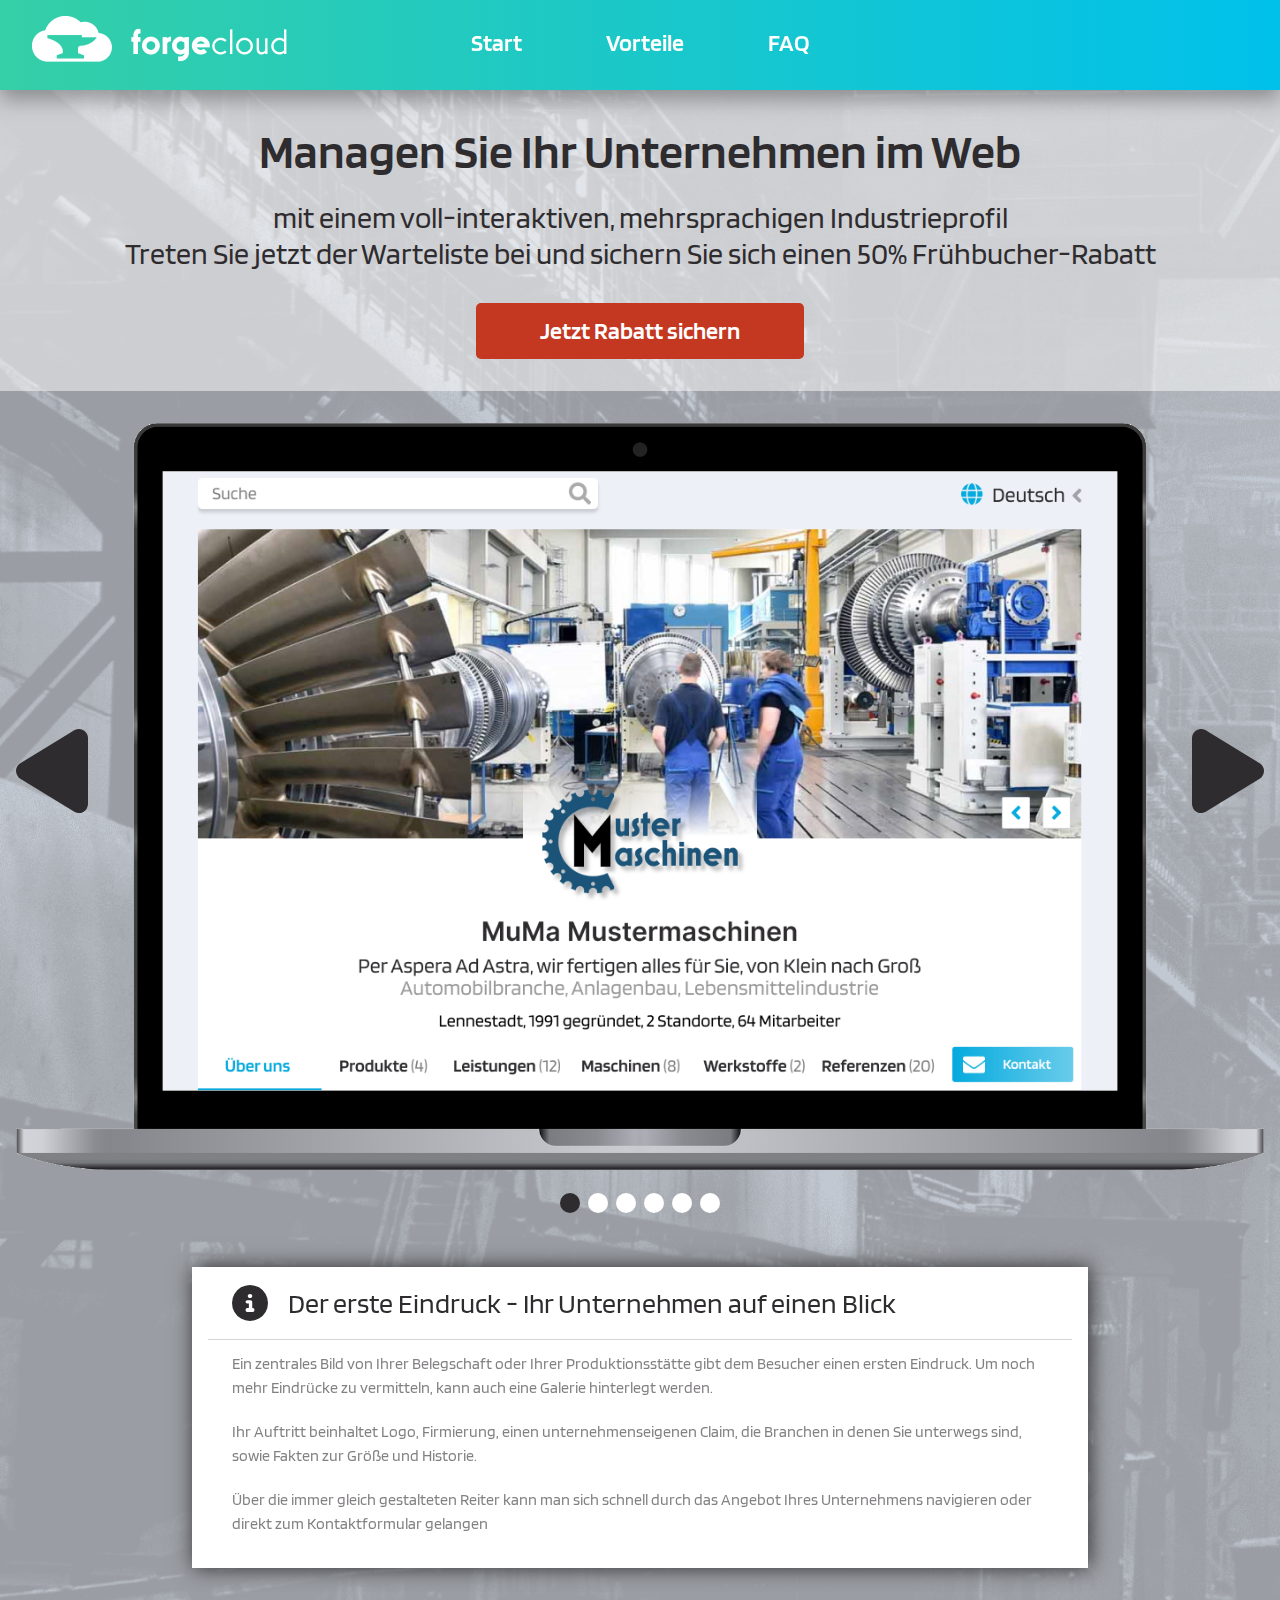
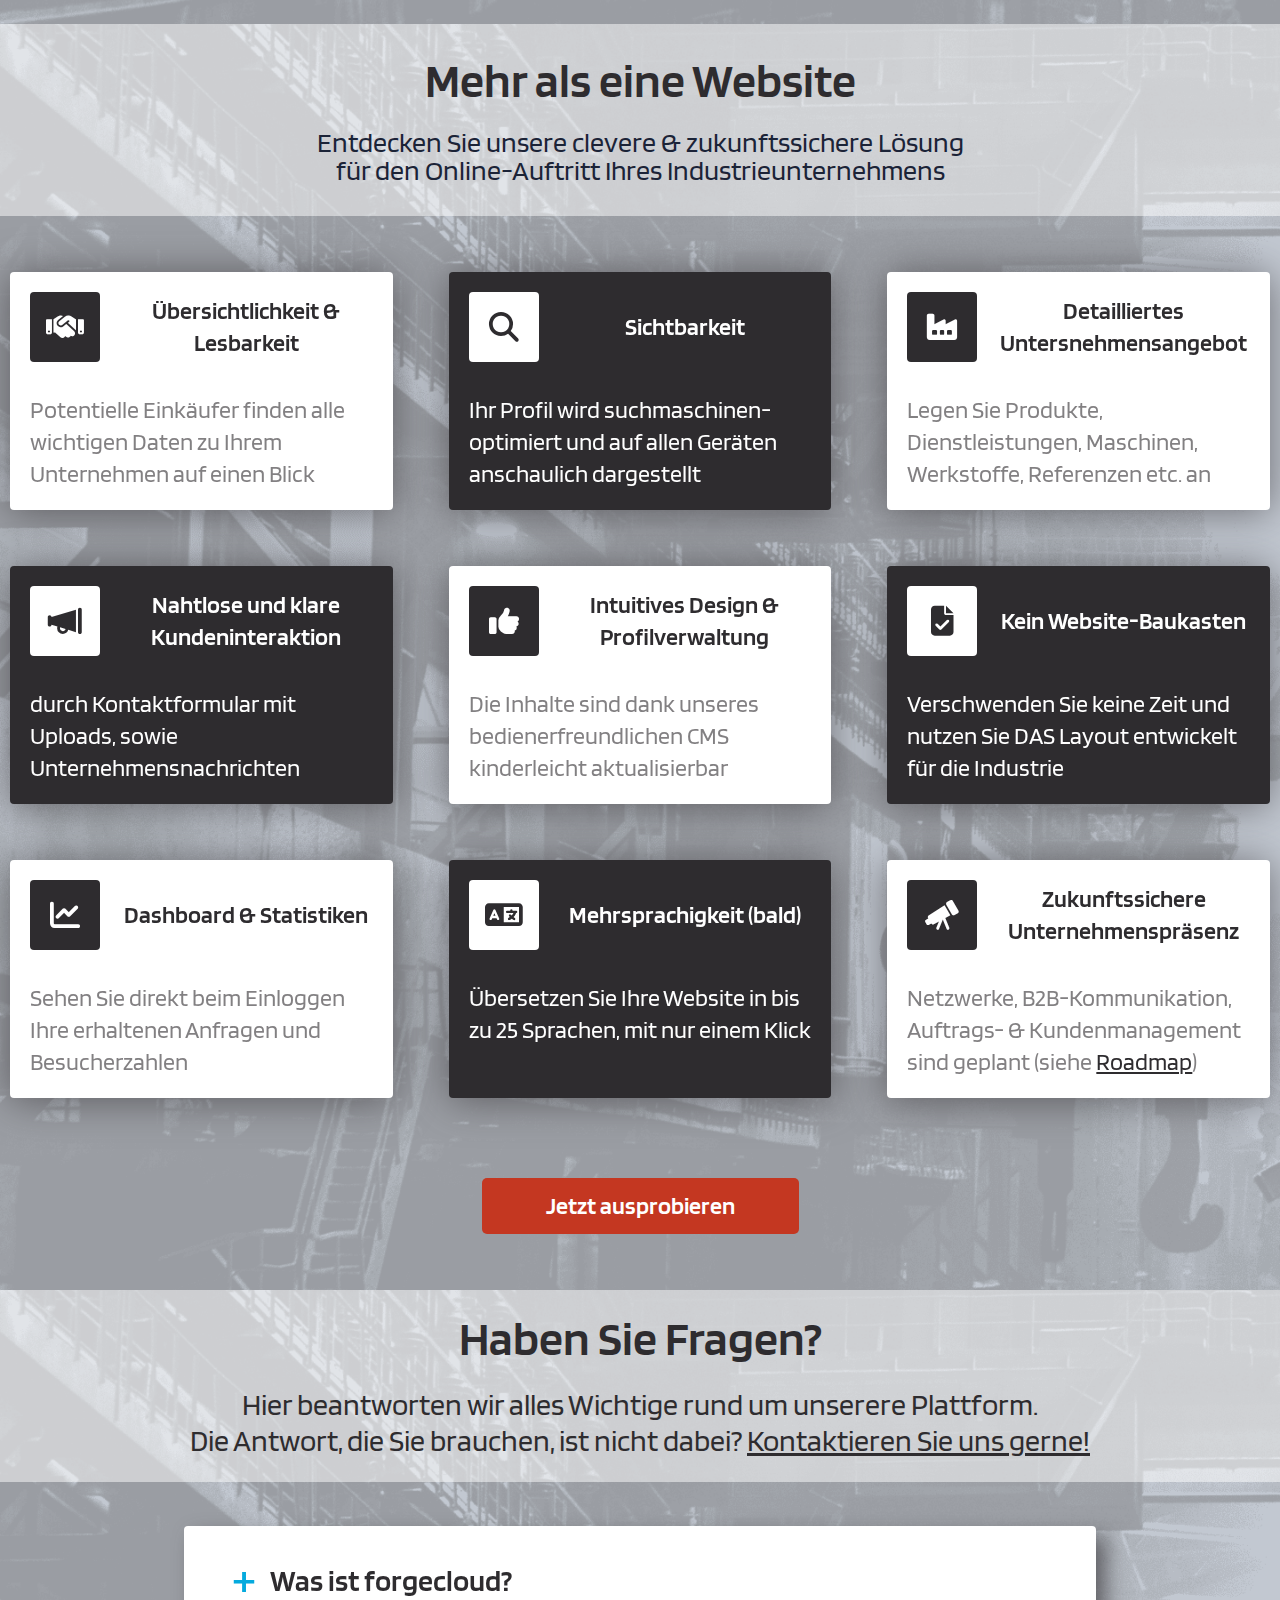
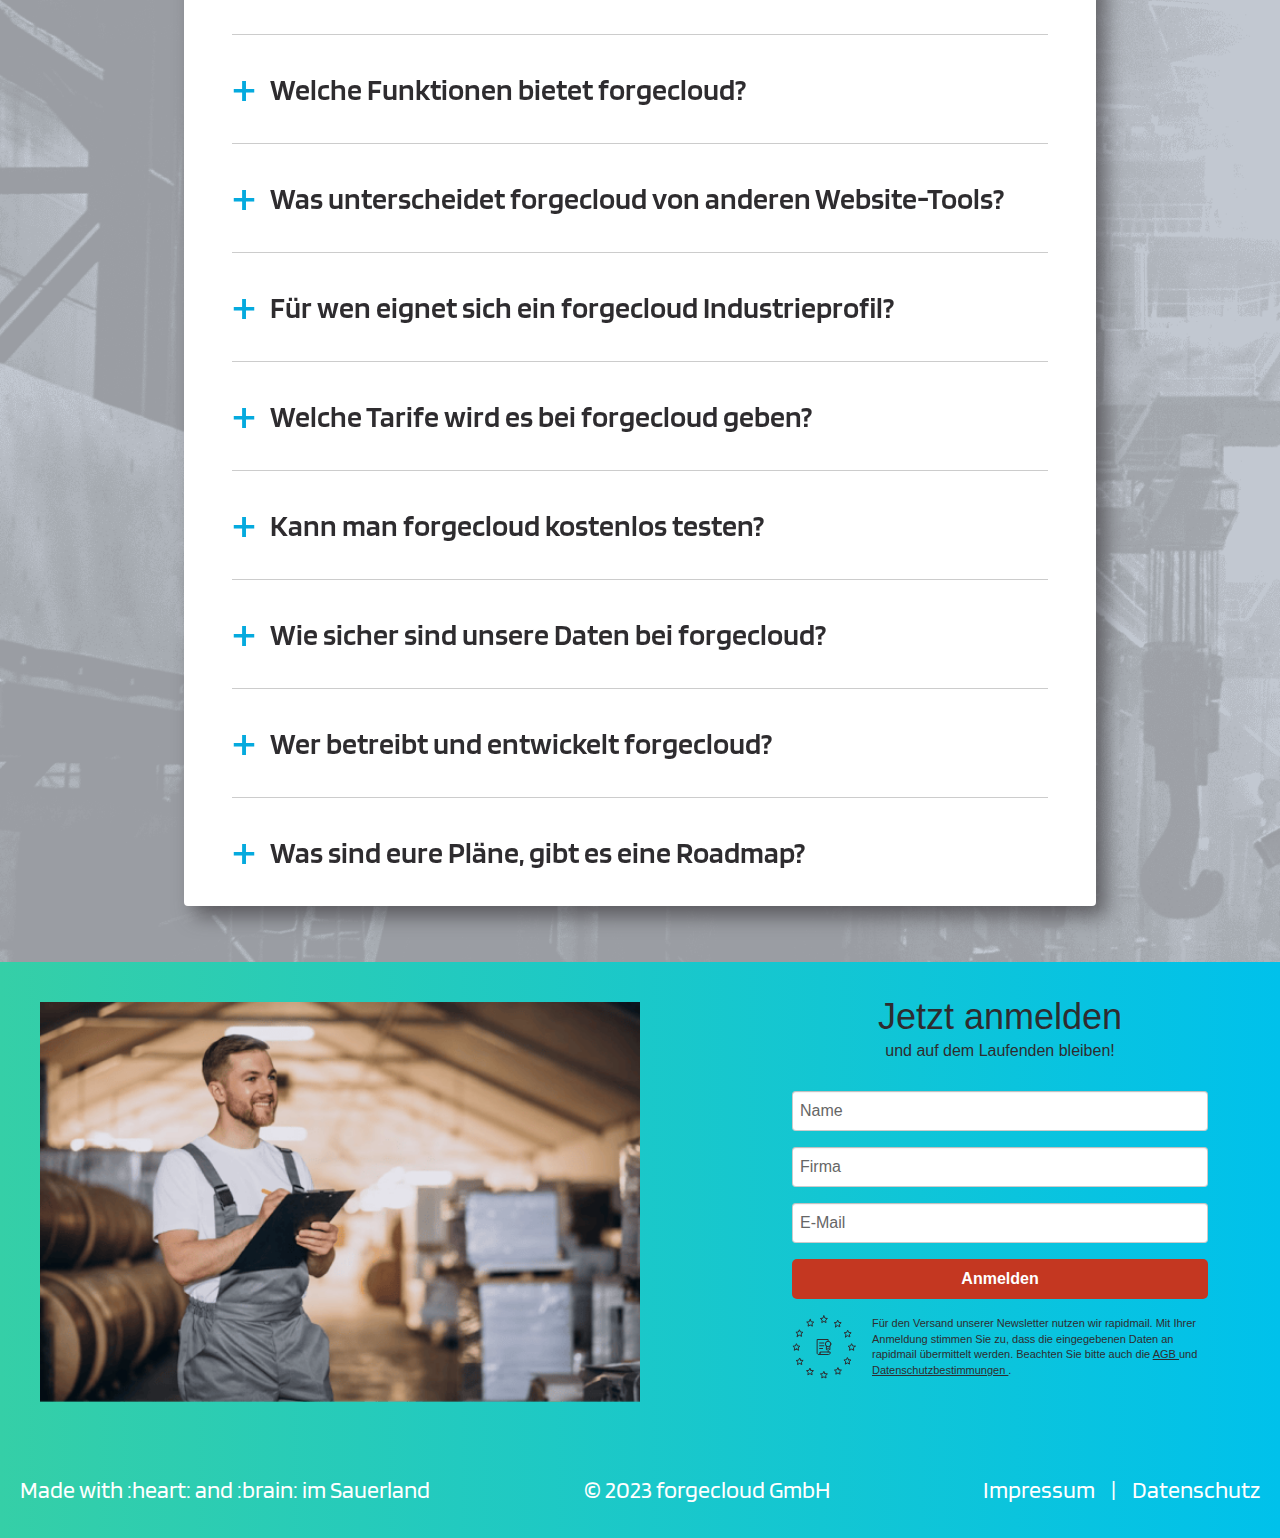
==== index.html @ ddcf0a8d "Added current version" ====
<!DOCTYPE html>
<html class="scroll-smooth">

<head>
  <meta charset="utf-8">
  <title>forgecloud | Industrieplattform</title>
  <meta name="description" content="Standardisierte Industrieprofile und Auftragsmanagement">
  <meta name="viewport" content="width=device-width, initial-scale=1">

  <meta property="og:title" content="forgecloud">
  <meta property="og:description" content="Standardisierte Industrieprofile und Auftragsmanagement">
  <meta property="og:type" content="text/html">
  <meta property="og:url" content="forgecloud.de">

  <link rel="icon" type="image/x-icon" href="img/favicon.ico">
  <link rel="apple-touch-icon" sizes="180x180" href="img/apple-touch-icon.png">

  <!-- font awesome -->
  <link rel="stylesheet" href="css/all.css" />
  <!-- Link Swiper's CSS -->
  <link rel="stylesheet" href="https://cdn.jsdelivr.net/npm/swiper@9/swiper-bundle.min.css" />
  <!-- local css -->
  <link href="css/styles.css" rel="stylesheet" />
  <!-- Plausible.io -->
  <script defer data-domain="forgecloud.de" src="https://plausible.io/js/script.js"></script>
</head>

<body>
  <!-- header start -->
  <header class="fixed forgecloud-gradient drop-shadow-header top-0 left-0 w-full z-50 duration-300 transition-colors">
    <nav class="grid md:grid-cols-2 lg:grid-cols-4 items-center max-w-8xl mx-auto px-3 md:px-8 pt-4 pb-5">
      <!-- site logo -->
      <div class="flex justify-center md:justify-start">
        <img src="img/logo.png" alt="logo" />
      </div>
      <!-- site navigation -->
      <div
        class="hidden md:flex items-center justify-end lg:justify-center gap-x-10 lg:gap-x-14 xl:gap-x-20 lg:col-span-2 text-white text-center text-2xl font-semibold capitalize">
        <a class="px-0.5" href="#start"> Start </a>
        <a class="px-0.5" href="#vorteile"> Vorteile </a>
        <a class="px-0.5" href="#faq"> FAQ </a>
      </div>
    </nav>
  </header>
  <!-- header end -->
  <!-- main start -->
  <main>
    <div class="w-full bg-cover pt-[90px]" style="background-image: url('img/site-bg.png')" id="start">
      <!-- hero  section start -->
      <section class="bg-white/50 pt-9 pb-8">
        <div class="flex flex-col justify-center items-center w-full h-full">
          <h1 class="font-semibold text-3xl md:text-5xl text-center text-brand-black mb-6 pt-px">
            Managen Sie Ihr Unternehmen im Web
          </h1>
          <p class="text-xl md:text-3xl text-center text-brand-black mb-8">
            mit einem voll-interaktiven, mehrsprachigen Industrieprofil <br />
            Treten Sie jetzt der Warteliste bei und sichern Sie sich einen 50%
            Frühbucher-Rabatt
          </p>
          <a href="#bottom">
            <button class="bg-brand-orange py-3 px-16 text-center font-semibold text-white text-xl md:text-2xl">
              Jetzt Rabatt sichern
            </button>
          </a>
        </div>
      </section>
      <!-- hero  section end -->
      <!-- slider section start -->
      <section class="relative py-8">
        <div class="max-w-sm md:max-w-3xl lg:max-w-5xl xl:max-w-7xl relative px-4 md:!px-10 mx-auto">
          <div class="absolute left-4 right-4 top-0 z-40 hidden lg:block">
            <img src="./img/laptop_frame.png" alt="">
          </div>
          <div class="absolute left-1/2 -translate-x-1/2 w-11/12 z-40">
            <img class="flex lg:hidden w-full" src="./img/tablet-frame.png" alt="">
          </div>

          <div class="swiper mySwiper mx-2 md:mx-0 lg:mx-20 xl:mx-24">
            <div class="swiper-wrapper mt-2 lg:mt-10">
              <div class="swiper-slide">
                <img class="w-full h-full mx-auto" src="img/slider-1-profile.png" alt="" />

                <div
                  class="relative max-w-4xl my-6 md:px-4 bg-white shadow-card mt-20 md:mt-24 lg:mt-36 xl:mt-44 mx-auto">
                  <!-- accordion button -->
                  <div class="flex items-center justify-between w-full py-4 px-3 md:px-6 accordion-btn">
                    <div class="flex items-center gap-2 md:gap-5">
                      <i class="text-3xl md:text-4xl fa-solid fa-circle-info" style="color: #2E2C2F;"></i>
                      <h2 class="flex-1 text-brand-black text-xl lg:text-28 !text-left">
                        Der erste Eindruck - Ihr Unternehmen auf einen Blick
                      </h2>
                    </div>
                  </div>
                  <!-- accordion body -->
                  <div
                    class="w-full flex flex-col h-0 transition-[height] duration-200 ease-in overflow-hidden">
                    <div class="border-t border-brand-black/20 text-brand-black/60 text-left px-3 md:px-6 pt-3 pb-8">
                      <p class="mb-5">
                        Ein zentrales Bild von Ihrer Belegschaft oder Ihrer
                        Produktionsstätte gibt dem Besucher einen ersten Eindruck. Um
                        noch mehr Eindrücke zu vermitteln, kann auch eine Galerie
                        hinterlegt werden.
                      </p>
                      <p class="mb-5">
                        Ihr Auftritt beinhaltet Logo, Firmierung, einen
                        unternehmenseigenen Claim, die Branchen in denen Sie unterwegs
                        sind, sowie Fakten zur Größe und Historie.
                      </p>
                      <p>
                        Über die immer gleich gestalteten Reiter kann man sich schnell
                        durch das Angebot Ihres Unternehmens navigieren oder direkt
                        zum Kontaktformular gelangen
                    </div>
                  </div>
                </div>
              </div>
              <div class="swiper-slide">
                <img class="w-full h-full mx-auto" src="img/slider-2-about-us.png" alt="" />

                <div
                  class="relative max-w-4xl my-6 md:px-4 bg-white shadow-card mt-20 md:mt-24 lg:mt-36 xl:mt-44 mx-auto">
                  <!-- accordion button -->
                  <div class="flex items-center justify-between w-full py-4 px-3 md:px-6 accordion-btn">
                    <div class="flex items-center gap-2 md:gap-5">
                      <i class="text-3xl md:text-4xl fa-solid fa-circle-info" style="color: #2E2C2F;"></i>
                      <h2 class="flex-1 text-brand-black text-xl lg:text-28 !text-left">
                        Über uns - Beschreiben Sie Ihr Unternehmen
                      </h2>
                    </div>
                  </div>
                  <!-- accordion body -->
                  <div
                    class="w-full flex flex-col  h-0 transition-[height] duration-200 ease-in overflow-hidden">
                    <div class="border-t border-brand-black/20 text-brand-black/60 text-left px-3 md:px-6 pt-3 pb-8">
                      <p class="mb-5">
                        Mit einem einleitenden Text können Sie den ersten visuellen Eindruck um weitere Fakten zu Ihrem
                        Unternehmen ergänzen: z.B. Kultur, Qualitätsanspruch und Positionierung am Markt.
                      </p>
                      <p class="mb-5">
                        Mit der Kategorie "Aktuelles" halten Sie mit Unternehmensnachrichten Ihre Kunden auf dem Laufenden
                        und berichten von Produktneuheiten oder Messeterminen.
                      </p>
                      <p>
                        In der Kategorie "Historie" können Sie mit Einträgen zeigen, wie alles anfing
                        und welche Meilensteine es in der Entwicklung Ihres Unternehmens gab. Möglicherweise waren
                        das neue Produktionskapazitäten, Standorte oder ein Inhaberwechsel.
                      </p>
                    </div>
                  </div>
                </div>
              </div>
              <div class="swiper-slide">
                <img class="w-full h-full mx-auto" src="img/slider-3-products-overview.png" alt="" />

                <div
                  class="relative max-w-4xl my-6 md:px-4 bg-white shadow-card mt-20 md:mt-24 lg:mt-36 xl:mt-44 mx-auto">
                  <!-- accordion button -->
                  <div class="flex items-center justify-between w-full py-4 px-3 md:px-6 accordion-btn">
                    <div class="flex items-center gap-2 md:gap-5">
                      <i class="text-3xl md:text-4xl fa-solid fa-circle-info" style="color: #2E2C2F;"></i>
                      <h2 class="flex-1 text-brand-black text-xl lg:text-28 !text-left">
                        Ihr Produkt- und Leistungsspektrum
                      </h2>
                    </div>
                  </div>
                  <!-- accordion body -->
                  <div
                    class="w-full flex flex-col h-0 transition-[height] duration-200 ease-in overflow-hidden">
                    <div class="border-t border-brand-black/20 text-brand-black/60 text-left px-3 md:px-6 pt-3 pb-8">
                      <p class="mb-5">
                        Legen Sie Ihre Produkte, Dienstleistungen, Maschinenpark und verfügbare Werkstoffe an.
                        Werben Sie mit Referenzen Ihres Unternehmens und zeigen Sie z.B. frühere Werkstücke
                        oder Ihre Partnerschaften als Zulieferer.
                      </p>
                      <p class="mb-5">
                        In jedem der Reiter können Sie sowohl Kategorien, als auch Einträge hinterlegen.
                        Diese werden hier übersichtlich als Liste mit Bild und Namen dargestellt.
                      </p>
                      <p>
                        Über die Suchmaske am Anfang des Profils, kann ihn allen Einträgen gleichzeitig gesucht werden,
                        falls ein initiales Durchstöbern nicht die gewünschten Ergebnisse bringt.
                      </p>
                    </div>
                  </div>
                </div>
              </div>
              <div class="swiper-slide">
                <img class="w-full h-full mx-auto" src="img/slider-4-product-detail.png" alt="" />

                <div
                  class="relative max-w-4xl my-6 md:px-4 bg-white shadow-card mt-20 md:mt-24 lg:mt-36 xl:mt-44 mx-auto">
                  <!-- accordion button -->
                  <div class="flex items-center justify-between w-full py-4 px-3 md:px-6 accordion-btn">
                    <div class="flex items-center gap-2 md:gap-5">
                      <i class="text-3xl md:text-4xl fa-solid fa-circle-info" style="color: #2E2C2F;"></i>
                      <h2 class="flex-1 text-brand-black text-xl lg:text-28 !text-left">
                        Die Detailseite
                      </h2>
                    </div>
                  </div>
                  <!-- accordion body -->
                  <div
                    class="w-full flex flex-col h-0 transition-[height] duration-200 ease-in overflow-hidden">
                    <div class="border-t border-brand-black/20 text-brand-black/60 text-left px-3 md:px-6 pt-3 pb-8">
                      <p class="mb-5">
                        Aus der Kategorienliste oder der Suche landet der Besucher in einem von Ihnen
                        angebotenen Produkt oder Dienstleistung.
                      </p>
                      <p class="mb-5">
                        Hier können Sie ins Detail gehen und Ihr Angebot beschreiben, in dem Sie
                        neben Text auch eine Liste von Eigenschaften aufzählen. Weiterhin können Sie
                        eine Galerie, Datenblätter oder den jeweiligen Ansprechpartner verknüpfen.
                      </p>
                      <p>
                        Mit Schlagworten können Sie einzelne Einträge miteinander verbinden und zur
                        Sichtbarkeit in Suchmaschinen beitragen.
                      </p>
                    </div>
                  </div>
                </div>
              </div>
              <div class="swiper-slide">
                <img class="w-full h-full mx-auto" src="img/slider-5-request-form.png" alt="" />

                <div
                  class="relative max-w-4xl my-6 md:px-4 bg-white shadow-card mt-20 md:mt-24 lg:mt-36 xl:mt-44 mx-auto">
                  <!-- accordion button -->
                  <div class="flex items-center justify-between w-full py-4 px-3 md:px-6 accordion-btn">
                    <div class="flex items-center gap-2 md:gap-5">
                      <i class="text-3xl md:text-4xl fa-solid fa-circle-info" style="color: #2E2C2F;"></i>
                      <h2 class="flex-1 text-brand-black text-xl lg:text-28 !text-left">
                        Das Kontaktformular
                      </h2>
                    </div>
                  </div>
                  <!-- accordion body -->
                  <div
                    class="w-full flex flex-col h-0 transition-[height] duration-200 ease-in overflow-hidden">
                    <div class="border-t border-brand-black/20 text-brand-black/60 text-left px-3 md:px-6 pt-3 pb-8">
                      <p class="mb-5">
                        Wird ein Produkt oder eine Dienstleistung angefragt, wird es
                        im Kontaktformular verlinkt und der entsprechende Ansprechpartner angezeigt,
                        sowie die Nachricht vorausgefüllt. Geplant sind auch (produkt-)individuelle
                        Vorlagen.
                      </p>
                      <p class="mb-5">
                        Einkäufer können ganz bequem Ihre Kontaktdaten eingeben, sowie Anhänge wie
                        Spezifikationen oder CAD-Zeichnungen hochladen.
                      </p>
                      <p>
                        Weiter unten finden Sie eine Standortkarte für eine mögliche Anfahrt, sowie eine
                        Auflistung aller Standorte und aller Ansprechpartner.
                      </p>
                    </div>
                  </div>
                </div>
              </div>
              <div class="swiper-slide">
                <img class="w-full h-full mx-auto" src="img/slider-6-cms.png" alt="" />

                <div
                  class="relative max-w-4xl my-6 md:px-4 bg-white shadow-card mt-20 md:mt-24 lg:mt-36 xl:mt-44 mx-auto">
                  <!-- accordion button -->
                  <div class="flex items-center justify-between w-full py-4 px-3 md:px-6 accordion-btn">
                    <div class="flex items-center gap-2 md:gap-5">
                      <i class="text-3xl md:text-4xl fa-solid fa-circle-info" style="color: #2E2C2F;"></i>
                      <h2 class="flex-1 text-brand-black text-xl lg:text-28 !text-left">
                        Das Content-Managent-System (CMS)
                      </h2>
                    </div>
                  </div>
                  <!-- accordion body -->
                  <div
                    class="w-full flex flex-col h-0 transition-[height] duration-200 ease-in overflow-hidden">
                    <div class="border-t border-brand-black/20 text-brand-black/60 text-left px-3 md:px-6 pt-3 pb-8">
                      <p class="mb-5">
                        Im "Dashboard" werden Ihnen die neuesten Statistiken, sowie einkommende Anfragen angezeigt.
                      </p>
                      <p class="mb-5">
                        Unter dem Punkt "Unternehmen" können Stammdaten wie Branchen, Ansprechpartner und Standorte angelegt
                        und gemanaged werden. In den Einstellungen können Sie Ihr Profil weiter individualisieren
                        und in Kürze auch verschiedene Sprachen hinzufügen.
                      </p>
                      <p>
                        Unter "Inhalte" können Sie alle Informationen, die auf Ihrem Industrieprofil
                        dargestellt werden eingeben und pflegen: Texte, Dokumente, Bilder und Videos.
                      </p>
                    </div>
                  </div>
                </div>
              </div>
            </div>
            <div class="swiper-pagination !top-60 md:!top-[480px] lg:!top-[610px] xl:!top-[770px] h-5"></div>
          </div>
          <!-- navigation -->
          <div
            class="absolute top-[260px] xl:top-[300px] left-4 right-4 flex items-center justify-between text-8xl z-40">
            <div class="!hidden lg:!block swiper-btn-prev">
              <i class="fa-solid fa-play fa-rotate-180" style="color: #2E2C2F;"></i>
            </div>
            <div class="!hidden lg:!block swiper-btn-next">
              <i class="fa-solid fa-play" style="color: #2E2C2F;"></i>
            </div>
          </div>
        </div>

        <div id="vorteile" class="absolute bottom-24"></div>
      </section>
      <!-- slider section end -->
    </div>


    <!-- cards section start -->
    <section class="bg-cover w-full relative" style="background-image: url('img/site-bg.png')">
      <div class="bg-white/50 py-8 mb-10">
        <h2 class="text-brand-black font-semibold text-3xl md:text-5xl text-center mb-6">
          Mehr als eine Website
        </h2>
        <p class="text-brand-black-regular text-xl md:text-28 text-center">
          Entdecken Sie unsere clevere & zukunftssichere Lösung <br />für den
          Online-Auftritt Ihres Industrieunternehmens
        </p>
      </div>
      <div class="max-w-7xl px-2.5 mx-auto pb-14">
        <!-- cards start -->
        <div class="hidden md:grid md:grid-cols-2 xl:grid-cols-3 gap-x-14 gap-y-14 py-4">
          <div class="drop-shadow-card w-full p-5 bg-white rounded">
            <!-- card head -->
            <div class="flex items-center gap-x-5 mb-8">
              <div class="w-[70px] h-[70px] rounded bg-brand-black text-white flex items-center justify-center">
                <i class="fa-solid fa-handshake text-3xl"></i>
              </div>
              <h3 class="flex-1 font-semibold text-2xl text-brand-black text-center">
                Übersichtlichkeit & Lesbarkeit
              </h3>
            </div>
            <!-- card body -->
            <p class="text-brand-black/60 text-2xl">
              Potentielle Einkäufer finden alle wichtigen Daten zu Ihrem Unternehmen auf einen Blick
            </p>
          </div>
          <div class="drop-shadow-card w-full p-5 bg-brand-black text-white rounded">
            <!-- card head -->
            <div class="flex items-center gap-x-5 mb-8">
              <div class="w-[70px] h-[70px] rounded bg-white text-brand-black flex items-center justify-center">
                <i class="fa-solid fa-magnifying-glass text-3xl"></i>
              </div>
              <h3 class="flex-1 font-semibold text-2xl text-center">
                Sichtbarkeit
              </h3>
            </div>
            <!-- card body -->
            <p class="text-2xl">
              Ihr Profil wird suchmaschinen-optimiert und auf allen Geräten anschaulich dargestellt
            </p>
          </div>
          <div class="drop-shadow-card w-full p-5 bg-white rounded">
            <!-- card head -->
            <div class="flex items-center gap-x-5 mb-8">
              <div class="w-[70px] h-[70px] rounded bg-brand-black text-white flex items-center justify-center">
                <i class="fa-solid fa-industry-windows text-3xl"></i>
              </div>
              <h3 class="flex-1 font-semibold text-2xl text-brand-black text-center">
                Detailliertes Untersnehmensangebot
              </h3>
            </div>
            <!-- card body -->
            <p class="text-brand-black/60 text-2xl">
              Legen Sie Produkte, Dienstleistungen, Maschinen, Werkstoffe, Referenzen etc. an
            </p>
          </div>
          <div class="drop-shadow-card w-full p-5 bg-brand-black text-white rounded">
            <!-- card head -->
            <div class="flex items-center gap-x-5 mb-8">
              <div class="w-[70px] h-[70px] rounded bg-white text-brand-black flex items-center justify-center">
                <i class="fa-solid fa-megaphone text-3xl"></i>
              </div>
              <h3 class="flex-1 font-semibold text-2xl text-center">
                Nahtlose und klare Kundeninteraktion
              </h3>
            </div>
            <!-- card body -->
            <p class="text-2xl">
              durch Kontaktformular mit Uploads, sowie Unternehmensnachrichten
            </p>
          </div>
          <div class="drop-shadow-card w-full p-5 bg-white rounded">
            <!-- card head -->
            <div class="flex items-center gap-x-5 mb-8">
              <div class="w-[70px] h-[70px] rounded bg-brand-black text-white flex items-center justify-center">
                <i class="fa-solid fa-thumbs-up text-3xl"></i>
              </div>
              <h3 class="flex-1 font-semibold text-2xl text-brand-black text-center">
                Intuitives Design & Profilverwaltung
              </h3>
            </div>
            <!-- card body -->
            <p class="text-brand-black/60 text-2xl">
              Die Inhalte sind dank unseres bedienerfreundlichen CMS kinderleicht aktualisierbar
            </p>
          </div>
          <div class="drop-shadow-card w-full p-5 bg-brand-black text-white rounded">
            <!-- card head -->
            <div class="flex items-center gap-x-5 mb-8">
              <div class="w-[70px] h-[70px] rounded bg-white text-brand-black flex items-center justify-center">
                <i class="fa-solid fa-file-check text-3xl"></i>
              </div>
              <h3 class="flex-1 font-semibold text-2xl text-center">
                Kein Website-Baukasten
              </h3>
            </div>
            <!-- card body -->
            <p class="text-2xl">
              Verschwenden Sie keine Zeit und nutzen Sie DAS Layout entwickelt für die Industrie
            </p>
          </div>
          <div class="drop-shadow-card w-full p-5 bg-white rounded">
            <!-- card head -->
            <div class="flex items-center gap-x-5 mb-8">
              <div class="w-[70px] h-[70px] rounded bg-brand-black text-white flex items-center justify-center">
                <i class="fa-solid fa-chart-line text-3xl"></i>
              </div>
              <h3 class="flex-1 font-semibold text-2xl text-brand-black text-center">
                Dashboard & Statistiken
              </h3>
            </div>
            <!-- card body -->
            <p class="text-brand-black/60 text-2xl">
              Sehen Sie direkt beim Einloggen Ihre erhaltenen Anfragen und Besucherzahlen
            </p>
          </div>
          <div class="drop-shadow-card w-full p-5 bg-brand-black text-white rounded">
            <!-- card head -->
            <div class="flex items-center gap-x-5 mb-8">
              <div class="w-[70px] h-[70px] rounded bg-white text-brand-black flex items-center justify-center">
                <i class="fa-solid fa-language text-3xl"></i>
              </div>
              <h3 class="flex-1 font-semibold text-2xl text-center">
                Mehrsprachigkeit (bald)
              </h3>
            </div>
            <!-- card body -->
            <p class="text-2xl">
              Übersetzen Sie Ihre Website in bis zu 25 Sprachen, mit nur einem Klick
            </p>
          </div>
          <div class="drop-shadow-card w-full p-5 bg-white rounded">
            <!-- card head -->
            <div class="flex items-center gap-x-5 mb-8">
              <div class="w-[70px] h-[70px] rounded bg-brand-black text-white flex items-center justify-center">
                <i class="fa-solid fa-telescope text-3xl"></i>
              </div>
              <h3 class="flex-1 font-semibold text-2xl text-brand-black text-center">
                Zukunftssichere Unternehmenspräsenz
              </h3>
            </div>
            <!-- card body -->
            <p class="text-brand-black/60 text-2xl">
              Netzwerke, B2B-Kommunikation, Auftrags- & Kundenmanagement sind geplant (siehe <a class="faq-link" href="https://forgecloud.featurebase.app/de" target="_blank">Roadmap</a>)
            </p>
          </div>
        </div>
        <!-- cards end -->
        <!-- mobile card slider -->
        <div class="md:!hidden swiper mySwiper2">
          <div class="swiper-wrapper pb-20">
            <div class="swiper-slide">
              <div class="drop-shadow-card w-full p-5 bg-white rounded">
                <!-- card head -->
                <div class="flex items-center gap-x-5 mb-8">
                  <div class="w-16 h-16 rounded bg-brand-black text-white flex items-center justify-center">
                    <i class="fa-solid fa-handshake text-2xl"></i>
                  </div>
                  <h3 class="flex-1 font-semibold text-xl sm:text-2xl text-brand-black text-center">
                    Übersichtlichkeit & Lesbarkeit
                  </h3>
                </div>
                <!-- card body -->
                <p class="text-brand-black/60 text-lg !text-left">
                  Potentielle Einkäufer finden alle wichtigen Daten zu Ihrem Unternehmen auf einen Blick
                </p>
              </div>
            </div>
            <div class="swiper-slide">
              <div class="drop-shadow-card w-full p-5 !bg-brand-black text-white rounded">
                <!-- card head -->
                <div class="flex items-center gap-x-3 mb-8">
                  <div class="w-16 h-16 rounded bg-white text-brand-black flex items-center justify-center">
                    <i class="fa-solid fa-magnifying-glass text-2xl"></i>
                  </div>
                  <h3 class="flex-1 font-semibold text-xl sm:text-2xl text-center">
                    Sichtbarkeit
                  </h3>
                </div>
                <!-- card body -->
                <p class="block text-lg !text-left">
                  Ihr Profil wird suchmaschinen-optimiert und auf allen Geräten anschaulich dargestellt
                </p>
              </div>
            </div>
            <div class="swiper-slide">
              <div class="drop-shadow-card w-full p-5 bg-white rounded">
                <!-- card head -->
                <div class="flex items-center gap-x-5 mb-8">
                  <div class="w-16 h-16 rounded bg-brand-black text-white flex items-center justify-center">
                    <i class="fa-solid fa-industry-windows text-2xl"></i>
                  </div>
                  <h3 class="flex-1 font-semibold text-xl sm:text-2xl text-brand-black text-center">
                    Detailliertes Untersnehmensangebot
                  </h3>
                </div>
                <!-- card body -->
                <p class="text-brand-black/60 text-lg !text-left">
                  Legen Sie Produkte, Dienstleistungen, Maschinen, Werkstoffe, Referenzen etc. an
                </p>
              </div>
            </div>
            <div class="swiper-slide">
              <div class="drop-shadow-card w-full p-5 !bg-brand-black text-white rounded">
                <!-- card head -->
                <div class="flex items-center gap-x-5 mb-8">
                  <div class="w-16 h-16 rounded bg-white text-brand-black flex items-center justify-center">
                    <i class="fa-solid fa-megaphone text-2xl"></i>
                  </div>
                  <h3 class="flex-1 font-semibold text-xl sm:text-2xl text-center">
                    Nahtlose und klare Kundeninteraktion
                  </h3>
                </div>
                <!-- card body -->
                <p class="text-lg !text-left">
                  durch Kontaktformular mit Uploads, sowie Unternehmensnachrichten
                </p>
              </div>
            </div>
            <div class="swiper-slide">
              <div class="drop-shadow-card w-full p-5 bg-white rounded">
                <!-- card head -->
                <div class="flex items-center gap-x-5 mb-8">
                  <div class="w-16 h-16 rounded bg-brand-black text-white flex items-center justify-center">
                    <i class="fa-solid fa-thumbs-up text-2xl"></i>
                  </div>
                  <h3 class="flex-1 font-semibold text-xl sm:text-2xl text-brand-black text-center">
                    Intuitives Design & Profilverwaltung
                  </h3>
                </div>
                <!-- card body -->
                <p class="text-brand-black/60 text-lg !text-left">
                  Die Inhalte sind dank unseres bedienerfreundlichen CMS kinderleicht aktualisierbar
                </p>
              </div>
            </div>
            <div class="swiper-slide">
              <div class="drop-shadow-card w-full p-5 !bg-brand-black text-white rounded">
                <!-- card head -->
                <div class="flex items-center gap-x-5 mb-8">
                  <div class="w-16 h-16 rounded bg-white text-brand-black flex items-center justify-center">
                    <i class="fa-solid fa-file-check text-2xl"></i>
                  </div>
                  <h3 class="flex-1 font-semibold text-xl sm:text-2xl text-center">
                    Kein Website-Baukasten
                  </h3>
                </div>
                <!-- card body -->
                <p class="text-lg !text-left">
                  Verschwenden Sie keine Zeit und nutzen Sie DAS Layout entwickelt für die Industrie
                </p>
              </div>
            </div>
            <div class="swiper-slide">
              <div class="drop-shadow-card w-full p-5 bg-white rounded">
                <!-- card head -->
                <div class="flex items-center gap-x-5 mb-8">
                  <div class="w-16 h-16 rounded bg-brand-black text-white flex items-center justify-center">
                    <i class="fa-solid fa-chart-line text-2xl"></i>
                  </div>
                  <h3 class="flex-1 font-semibold text-xl sm:text-2xl text-brand-black text-center">
                    Dashboard & Statistiken
                  </h3>
                </div>
                <!-- card body -->
                <p class="text-brand-black/60 text-lg !text-left">
                  Sehen Sie direkt beim Einloggen Ihre erhaltenen Anfragen und Besucherzahlen
                </p>
              </div>
            </div>
            <div class="swiper-slide">
              <div class="drop-shadow-card w-full p-5 !bg-brand-black text-white rounded">
                <!-- card head -->
                <div class="flex items-center gap-x-5 mb-8">
                  <div class="w-16 h-16 rounded bg-white text-brand-black flex items-center justify-center">
                    <i class="fa-solid fa-language text-2xl"></i>
                  </div>
                  <h3 class="flex-1 font-semibold text-xl sm:text-2xl text-center">
                    Mehrsprachigkeit (bald)
                  </h3>
                </div>
                <!-- card body -->
                <p class="text-lg !text-left">
                  Übersetzen Sie Ihre Website in bis zu 25 Sprachen, mit nur einem Klick
                </p>
              </div>
            </div>
            <div class="swiper-slide">
              <div class="drop-shadow-card w-full p-5 !bg-brand-black text-white rounded">
                <!-- card head -->
                <div class="flex items-center gap-x-5 mb-8">
                  <div class="w-16 h-16 rounded bg-white text-brand-black flex items-center justify-center">
                    <i class="fa-solid fa-telescope text-2xl"></i>
                  </div>
                  <h3 class="flex-1 font-semibold text-xl sm:text-2xl text-center">
                    Zukunftssichere Unternehmenspräsenz
                  </h3>
                </div>
                <!-- card body -->
                <p class="text-lg !text-left">
                  Netzwere, B2B-Kommunikation, Auftrags- & Kundenmanagement sind geplant (siehe <a class="faq-link" href="https://forgecloud.featurebase.app/de" target="_blank">Roadmap</a>)
                </p>
              </div>
            </div>
          </div>
          <div class="swiper-pagination"></div>
        </div>
        <div class="flex justify-center mt-10 md:mt-16">
          <a href="#bottom">
            <button class="bg-brand-orange py-3 px-16 text-center font-semibold text-white text-xl md:text-2xl">
              Jetzt ausprobieren
            </button>
          </a>
        </div>
      </div>
      <div id="faq" class="absolute bottom-24"></div>
    </section>
    <!-- cards section end -->
    <!-- FAQ section start -->
    <section class="w-full bg-cover bg-no-repeat" style="background-image: url('img/site-bg.png')">
      <div class="bg-white/50 py-6 px-3">
        <div class="flex flex-col justify-center items-center w-full h-full">
          <h2 class="font-semibold text-3xl md:text-5xl text-center text-brand-black mb-6">
            Haben Sie Fragen?
          </h2>
          <p class="text-xl md:text-3xl text-center text-brand-black">
            Hier beantworten wir alles Wichtige rund um unserere Plattform.
            <br />
            Die Antwort, die Sie brauchen, ist nicht dabei?
            <a class="underline" href="mailto:ralf.suess@forgecloud.de">Kontaktieren Sie uns gerne!</a>
          </p>
        </div>
      </div>
      <!-- accordions -->
      <div class="max-w-5xl mx-auto px-3 md:px-14 pb-14 mt-11">
        <div class="w-full bg-white rounded drop-shadow-accordion divide-y divide-black/20 px-7 md:px-12">
          <div class="py-7">
            <button class="flex w-full items-center gap-3.5 py-0.5 accordion-btn2">
              <span class="inline-block text-4xl md:text-5xl text-brand-blue svg">+</span>
              <h3 class="font-semibold text-brand-black text-xl md:text-3xl !text-left">
                Was ist forgecloud?
              </h3>
            </button>
            <div class="w-full h-0 transition-[height] duration-200 ease-in overflow-hidden">
              <p class="md:text-2xl pb-3 pt-7 text-brand-black/60">
                forgecloud ist eine Plattform, auf der Sie ihre Website ("Industrieprofil") hosten können. Laden Sie Bilder hoch, ergänzen Sie Unternehmensinformationen, sowie Produkt- und Dienstleistungsbeschreibungen.
              </p>
            </div>
          </div>
          <div class="py-7">
            <button class="flex w-full items-center gap-3.5 py-0.5 accordion-btn2">
              <span class="inline-block text-4xl md:text-5xl text-brand-blue svg">+</span>
              <h3 class="font-semibold text-brand-black text-xl md:text-3xl !text-left">
                Welche Funktionen bietet forgecloud?
              </h3>
            </button>
            <div class="w-full h-0 transition-[height] duration-200 ease-in overflow-hidden">
              <p class="md:text-2xl pb-3 pt-7 text-brand-black/60">
                Mit forgecloud können Sie in nur wenigen Minuten ihre eigene Webseite erstellen, vorausgesetzt Sie haben Produktbilder und -texte schon vorliegen. Ergänzen Sie diese noch um Unternehmensdaten wie Ansprechpartner, Standorte um von Ihren Kunden gefunden werden zu können.
              </p>
            </div>
          </div>
          <div class="py-7">
            <button class="flex w-full items-center gap-3.5 py-0.5 accordion-btn2">
              <span class="inline-block text-4xl md:text-5xl text-brand-blue svg">+</span>
              <h3 class="font-semibold text-brand-black text-xl md:text-3xl !text-left">
                Was unterscheidet forgecloud von anderen Website-Tools?
              </h3>
            </button>
            <div class="w-full h-0 transition-[height] duration-200 ease-in overflow-hidden">
              <p class="md:text-2xl pb-3 pt-7 text-brand-black/60">
                Andere Websitetools sind nicht spezialisiert und versuchen mit Ihren Vorlagen möglichst viele Kunden anzulocken. Allein die Auswahl der richtigen Vorlage stresst und man hört frustiert wieder auf. Wir bieten genau ein Layout an, welches an die Bedürfnisse der Industrie angepasst wurde.
              </p>
            </div>
          </div>
          <div class="py-7">
            <button class="flex w-full items-center gap-3.5 py-0.5 accordion-btn2">
              <span class="inline-block text-4xl md:text-5xl text-brand-blue svg">+</span>
              <h3 class="font-semibold text-brand-black text-xl md:text-3xl !text-left">
                Für wen eignet sich ein forgecloud Industrieprofil?
              </h3>
            </button>
            <div class="w-full h-0 transition-[height] duration-200 ease-in overflow-hidden">
              <p class="md:text-2xl pb-3 pt-7 text-brand-black/60">
                Wenn Sie eine Handwerkerfirma, Maschinenbauunternehmen, Lohnfertiger oder Industriedienstleister mit B2B Kundenstamm sind, dann werden Sie sich gut aufgehoben fühlen.
              </p>
            </div>
          </div>
          <div class="py-7">
            <button class="flex w-full items-center gap-3.5 py-0.5 accordion-btn2">
              <span class="inline-block text-4xl md:text-5xl text-brand-blue svg">+</span>
              <h3 class="font-semibold text-brand-black text-xl md:text-3xl !text-left">
                Welche Tarife wird es bei forgecloud geben?
              </h3>
            </button>
            <div class="w-full h-0 transition-[height] duration-200 ease-in overflow-hidden">
              <p class="md:text-2xl pb-3 pt-7 text-brand-black/60">
                Sie werden aus einem Starter-, Basis- und Premiumtarif wählen können, die sich nach den Anforderungen unterschiedlicher Unternehmensgrößen richten, teilweise aber auch individuell anpassbar sind.
              </p>
            </div>
          </div>
          <div class="py-7">
            <button class="flex w-full items-center gap-3.5 py-0.5 accordion-btn2">
              <span class="inline-block text-4xl md:text-5xl text-brand-blue svg">+</span>
              <h3 class="font-semibold text-brand-black text-xl md:text-3xl !text-left">
                Kann man forgecloud kostenlos testen?
              </h3>
            </button>
            <div class="w-full h-0 transition-[height] duration-200 ease-in overflow-hidden">
              <p class="md:text-2xl pb-3 pt-7 text-brand-black/60">
                Ja, forgecloud wird man 3 Monate lang kostenlos testen können. Des weiteren erhalten Sie einen zeitlich befristeten Rabattcode für Frühbucher von 50% auf das erste Jahr, wenn Sie sich <a class="faq-link" href="#bottom">hier</a> auf die Warteliste eintragen.
              </p>
            </div>
          </div>
          <div class="py-7">
            <button class="flex w-full items-center gap-3.5 py-0.5 accordion-btn2">
              <span class="inline-block text-4xl md:text-5xl text-brand-blue svg">+</span>
              <h3 class="font-semibold text-brand-black text-xl md:text-3xl !text-left">
                Wie sicher sind unsere Daten bei forgecloud?
              </h3>
            </button>
            <div class="w-full h-0 transition-[height] duration-200 ease-in overflow-hidden">
              <p class="md:text-2xl pb-3 pt-7 text-brand-black/60">
                Wir sind zu 100% DSGVO konform und unser Server steht in Deutschland. Ein ausgeklügeltes Testsystem sowie regelmäßige Backups sorgen für Ihre Datensicherheit.
              </p>
            </div>
          </div>
          <div class="py-7">
            <button class="flex w-full items-center gap-3.5 py-0.5 accordion-btn2">
              <span class="inline-block text-4xl md:text-5xl text-brand-blue svg">+</span>
              <h3 class="font-semibold text-brand-black text-xl md:text-3xl !text-left">
                Wer betreibt und entwickelt forgecloud?
              </h3>
            </button>
            <div class="w-full h-0 transition-[height] duration-200 ease-in overflow-hidden">
              <p class="md:text-2xl pb-3 pt-7 text-brand-black/60">
                forgecloud wird von der <a class="faq-link" href="./imprint.html">forgecloud GmbH</a> betrieben und in Zusammenarbeit mit der <a class="faq-link" href="https://www.lenne.tech" target="_blank">lenne.Tech GmbH</a> entwickelt.
              </p>
            </div>
          </div>
          <div class="py-7">
            <button class="flex w-full items-center gap-3.5 py-0.5 accordion-btn2">
              <span class="inline-block text-4xl md:text-5xl text-brand-blue svg">+</span>
              <h3 class="font-semibold text-brand-black text-xl md:text-3xl !text-left">
                Was sind eure Pläne, gibt es eine Roadmap?
              </h3>
            </button>
            <div class="w-full h-0 transition-[height] duration-200 ease-in overflow-hidden">
              <p class="md:text-2xl pb-3 pt-7 text-brand-black/60">
                Obwohl forgecloud schon alle Funktionen einer normalen Website beinhalten wird, gibt es Pläne für weitere Funktionen. Besuchen Sie unsere <a class="faq-link" href="https://forgecloud.featurebase.app/de" target="_blank">Feedbackseite</a> und schlagen Sie selbst vor was Sie sich wünschen, oder geben Sie Ihre Stimme für bereits existierende Themen ab.
              </p>
            </div>
          </div>
        </div>
      </div>
    </section>
    <!-- FAQ section end -->
    <!-- form section start -->
    <section class="forgecloud-gradient" id="bottom">
      <div class="max-w-7xl w-full mx-auto md:px-10 flex flex-col md:flex-row">
        <div class="md:py-10 flex-1">
          <img class="w-full" src="img/man.png" alt="" />
        </div>
        <div id="rmOrganism" class="flex justify-center md:justify-end flex-1 w-full">
          <div class="rmEmbed rmLayout--vertical rmBase">
            <div data-page-type="formSubscribe" class="rmBase__body rmSubscription">
              <form method="post"
                action="https://t1f1b73b0.emailsys1a.net/230/101/598d48049f/subscribe/form.html?_g=1686311720"
                class="rmBase__content">
                <div class="rmBase__container">
                  <div class="rmBase__section">
                    <div class="rmBase__el rmBase__el--heading">
                      <div class="rmBase__comp--heading">
                        Jetzt anmelden
                        <!-- this linebreak is important, don't remove it! this will force trailing linebreaks to be displayed -->
                        <br />
                      </div>
                    </div>
                  </div>
                  <div class="rmBase__section">
                    <div class="rmBase__el rmBase__el--text">
                      <div class="rmBase__comp--text">
                        und auf dem Laufenden bleiben!
                        <!-- this linebreak is important, don't remove it! this will force trailing linebreaks to be displayed -->
                        <br />
                      </div>
                    </div>
                  </div>
                  <div class="rmBase__section">
                    <div class="rmBase__el rmBase__el--input rmBase__el--label-pos-none" data-field="firstname">
                      <label for="firstname" class="rmBase__compLabel rmBase__compLabel--hideable">
                        Name
                      </label>
                      <div class="rmBase__compContainer">
                        <input type="text" name="firstname" id="firstname" placeholder="Name" value=""
                          class="rmBase__comp--input comp__input" />
                        <div class="rmBase__compError"></div>
                      </div>
                    </div>
                    <div class="rmBase__el rmBase__el--input rmBase__el--label-pos-none" data-field="extra1">
                      <label for="extra1" class="rmBase__compLabel rmBase__compLabel--hideable">
                        Firma
                      </label>
                      <div class="rmBase__compContainer">
                        <input type="text" name="extra1" id="extra1" placeholder="Firma" value=""
                          class="rmBase__comp--input comp__input" />
                        <div class="rmBase__compError"></div>
                      </div>
                    </div>
                    <div class="rmBase__el rmBase__el--input rmBase__el--label-pos-none" data-field="email">
                      <label for="email" class="rmBase__compLabel rmBase__compLabel--hideable">
                        E-Mail-Adresse
                      </label>
                      <div class="rmBase__compContainer">
                        <input type="text" name="email" id="email" placeholder="E-Mail" value=""
                          class="rmBase__comp--input comp__input" />
                        <div class="rmBase__compError"></div>
                      </div>
                    </div>
                    <div class="rmBase__el rmBase__el--cta">
                      <button type="submit" class="rmBase__comp--cta">
                        Anmelden
                      </button>
                    </div>
                  </div>
                  <div class="rmBase__section">
                    <div class="rmBase__el rmBase__el--data-privacy">
                      <div class="rmBase__comp--privacy">
                        <figure class="privacy__visual">
                          <svg version="1.1" xmlns="http://www.w3.org/2000/svg" x="0" y="0" viewBox="0 0 256 256"
                            xml:space="preserve">
                            <g stroke-linecap="round" stroke-linejoin="round" stroke-width="4" fill="currentColor"
                              stroke="currentColor">
                              <path fill="none" stroke-miterlimit="10"
                                d="M144.5 105v-7h-44v54c0 3.3 2.7 6 6 6M112.5 152c0 3.3-2.7 6-6 6h40c3.3 0 6-2.7 6-6v-4h-40V152z" />
                              <line fill="none" stroke-miterlimit="10" x1="110.5" y1="112" x2="127.5" y2="112" />
                              <line fill="none" stroke-miterlimit="10" x1="110.5" y1="123" x2="127.5" y2="123" />
                              <line fill="none" stroke-miterlimit="10" x1="110.5" y1="134" x2="122.5" y2="134" />
                              <polyline fill="none" stroke-miterlimit="10"
                                points="151.5 124.5 151.5 139 144.5 134 137.5 139 137.5 124.5 " />
                              <circle fill="none" stroke-miterlimit="10" cx="144.5" cy="116" r="11" />
                              <line fill="none" stroke-miterlimit="10" x1="144.5" y1="148" x2="144.5" y2="141" />
                              <path fill="none" stroke-miterlimit="10"
                                d="M127.5 3.9l-4.2 8.9 -9.7 1.2 7.2 6.7 -1.8 9.6 8.6-4.7 8.6 4.7 -1.8-9.6 7.2-6.7 -9.7-1.2L127.5 3.9zM131.7 234.5l-4.2-8.9 -4.2 8.9 -9.7 1.2 7.2 6.7 -1.8 9.6 8.6-4.7 8.6 4.7 -1.8-9.6 7.2-6.7L131.7 234.5zM252.3 124.9l-9.7-1.2 -4.2-8.9 -4.2 8.9 -9.7 1.2 7.2 6.7 -1.8 9.6 8.6-4.7 8.6 4.7 -1.8-9.6L252.3 124.9zM17.6 136.5l8.6 4.7 -1.8-9.6 7.2-6.7 -9.7-1.2 -4.2-8.9 -4.2 8.9 -9.7 1.2 7.2 6.7L9 141.2 17.6 136.5zM174.1 47.1l8.6-4.7 8.6 4.7 -1.8-9.6 7.2-6.7 -9.7-1.2 -4.2-8.9 -4.2 8.9 -9.7 1.2 7.2 6.7L174.1 47.1zM76 221.6l-4.2-8.9 -4.2 8.9 -9.7 1.2 7.2 6.7 -1.8 9.6 8.6-4.7 8.6 4.7 -1.8-9.6 7.2-6.7L76 221.6zM225.8 178.9l-4.2-8.9 -4.2 8.9 -9.7 1.2 7.2 6.7 -1.8 9.6 8.6-4.7 8.6 4.7 -1.8-9.6 7.2-6.7L225.8 178.9zM21 85.5l8.6-4.7 8.6 4.7 -1.8-9.6 7.2-6.7L33.8 68l-4.2-8.9L25.4 68l-9.7 1.2 7.2 6.7L21 85.5zM214 87.4l8.6-4.7 8.6 4.7 -1.8-9.6 7.2-6.7 -9.7-1.2 -4.2-8.9 -4.2 8.9 -9.7 1.2 7.2 6.7L214 87.4zM34.7 180.8l-4.2-8.9 -4.2 8.9 -9.7 1.2 7.2 6.7 -1.8 9.6 8.6-4.7 8.6 4.7 -1.8-9.6 7.2-6.7L34.7 180.8zM187.9 219.2l-4.2-8.9 -4.2 8.9 -9.7 1.2 7.2 6.7 -1.8 9.6 8.6-4.7 8.6 4.7 -1.8-9.6 7.2-6.7L187.9 219.2zM72.8 18.3l-4.2 8.9 -9.7 1.2 7.2 6.7 -1.8 9.6 8.6-4.7 8.6 4.7 -1.8-9.6 7.2-6.7L77 27.2 72.8 18.3z" />
                            </g>
                          </svg>
                        </figure>
                        <p class="privacy__text">
                          Für den Versand unserer Newsletter nutzen wir
                          rapidmail. Mit Ihrer Anmeldung stimmen Sie zu, dass
                          die eingegebenen Daten an rapidmail übermittelt
                          werden. Beachten Sie bitte auch die
                          <a href="https://www.rapidmail.de/agb" target="_blank">
                            AGB
                          </a>
                          und
                          <a href="https://www.rapidmail.de/datenschutz-kundenbereich" target="_blank">
                            Datenschutzbestimmungen
                          </a>
                          .
                        </p>
                      </div>
                    </div>
                  </div>
                </div>
              </form>
            </div>
            <div data-page-type="pageSubscribeSuccess" class="rmBase__body rmSubscription hidden">
              <div class="rmBase__content">
                <div class="rmBase__container">
                  <div class="rmBase__section">
                    <div class="rmBase__el rmBase__el--heading">
                      <div class="rmBase__comp--heading">
                        Vielen Dank für Ihre Anmeldung!
                        <!-- this linebreak is important, don't remove it! this will force trailing linebreaks to be displayed -->
                        <br />
                      </div>
                    </div>
                  </div>
                  <div class="rmBase__section">
                    <div class="rmBase__el rmBase__el--text">
                      <div class="rmBase__comp--text">
                        Wir haben Ihnen auch schon die erste E-Mail geschickt
                        und bitten Sie, Ihre E-Mail-Adresse über den
                        Aktivierungslink zu bestätigen.
                        <!-- this linebreak is important, don't remove it! this will force trailing linebreaks to be displayed -->
                        <br />
                      </div>
                    </div>
                  </div>
                </div>
              </div>
            </div>
          </div>
        </div>
      </div>
    </section>
    <!-- form section end -->
  </main>
  <!-- main end -->

  <!-- footer start -->
  <footer class="forgecloud-gradient py-8">
    <div
      class="flex flex-col md:flex-row flex-wrap gap-5 items-center justify-between max-w-8xl mx-auto px-5 md:text-2xl text-white">
      <p>Made with :heart: and :brain: im Sauerland</p>
      <p>© 2023 forgecloud GmbH</p>
      <p class="flex items-center gap-4"><a href="./imprint.html">Impressum </a> | <a href="./privacy.html"> Datenschutz</a></p>
    </div>
  </footer>
  <!-- footer end -->

  <script src="https://t1f1b73b0.emailsys1a.net/form/230/101/eefc1f823c/embedded.js" async></script>
  <!-- Swiper JS -->
  <script src="https://cdn.jsdelivr.net/npm/swiper@9/swiper-bundle.min.js"></script>
  <!-- main js -->
  <script src="main.js"></script>
</body>

</html>
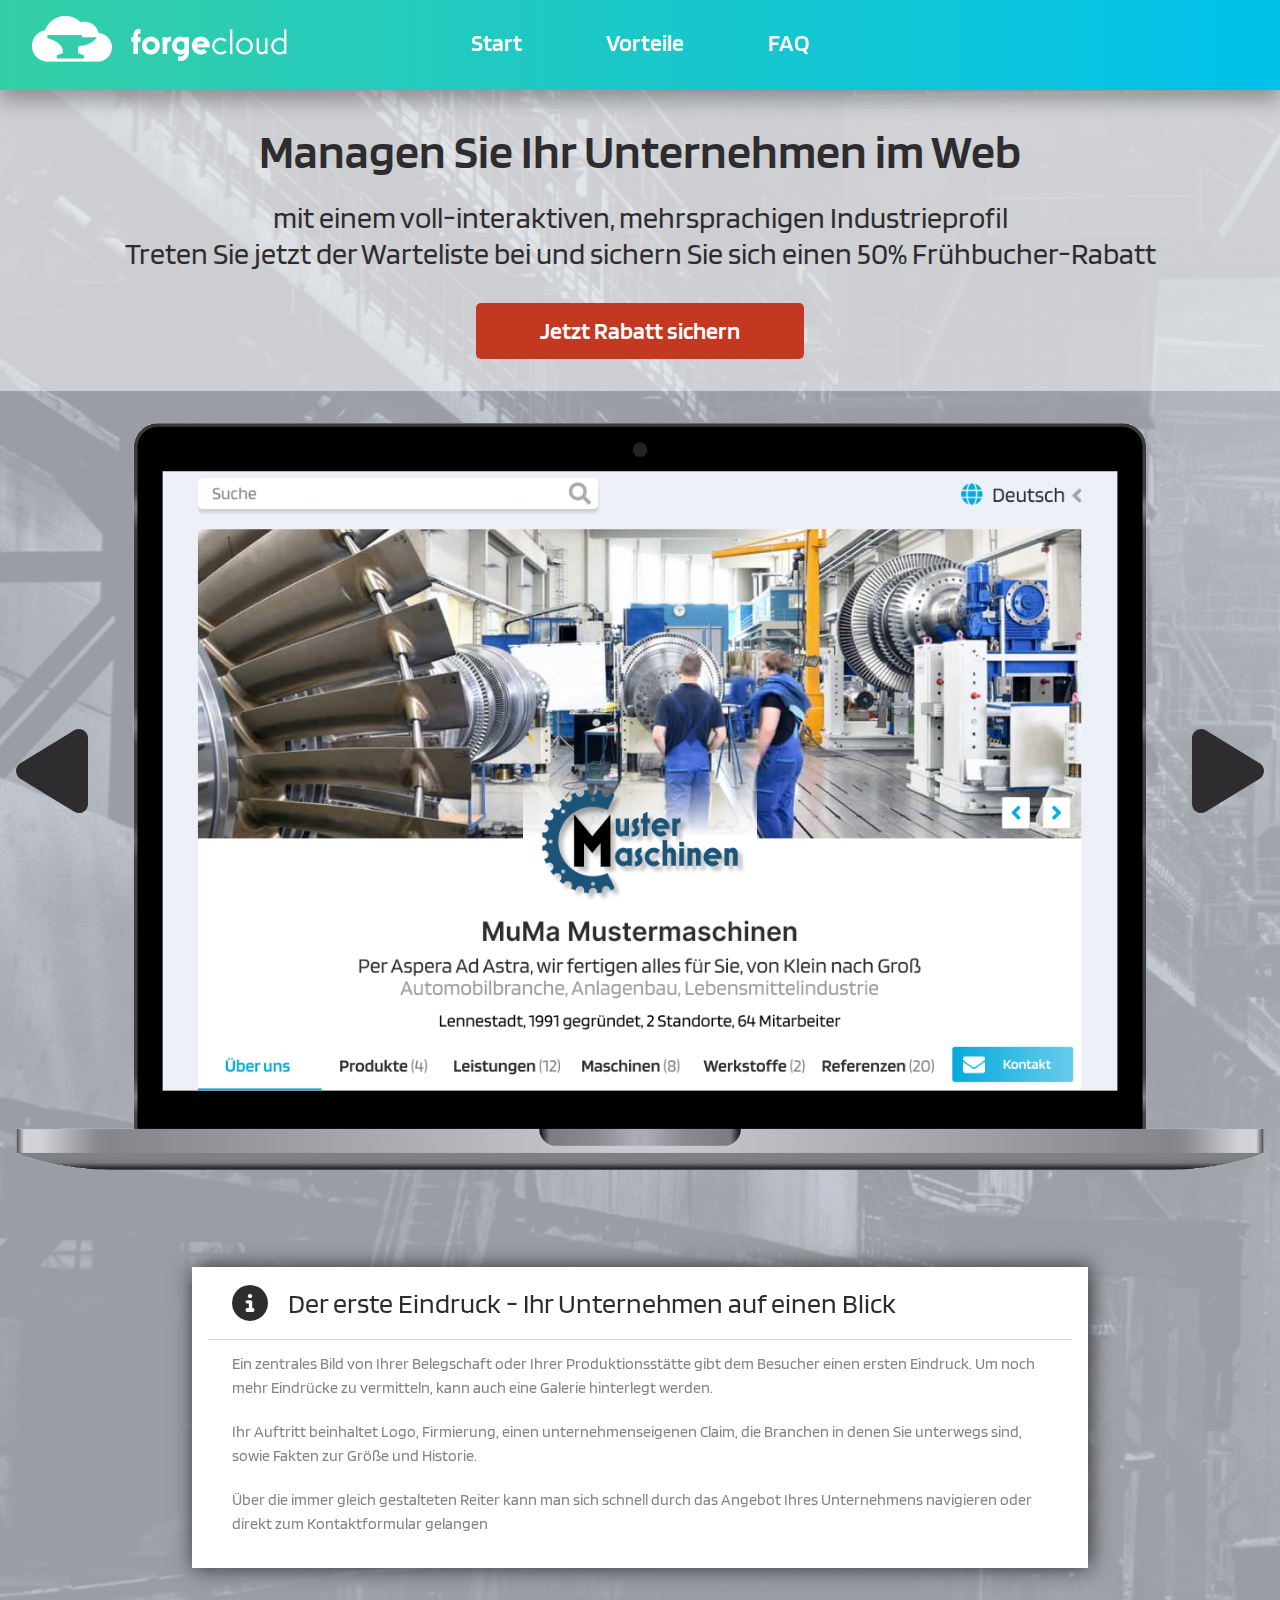
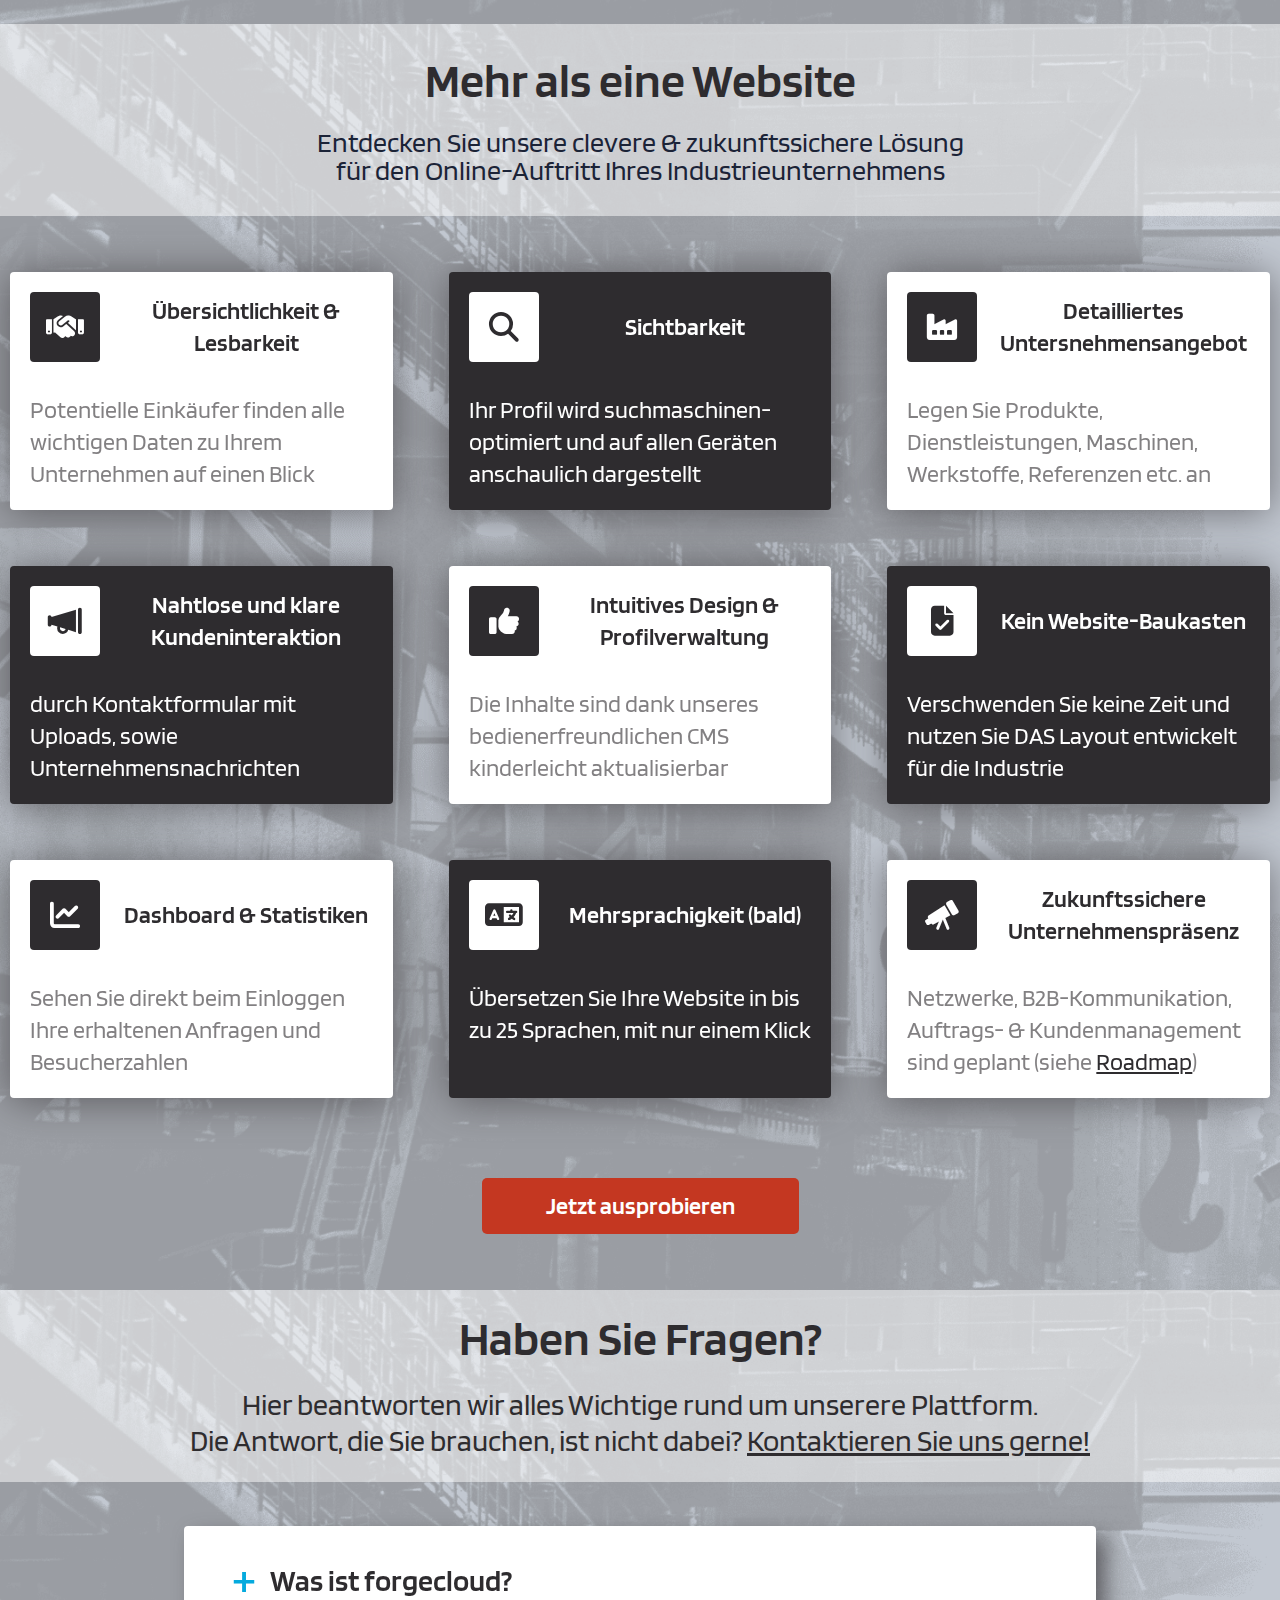
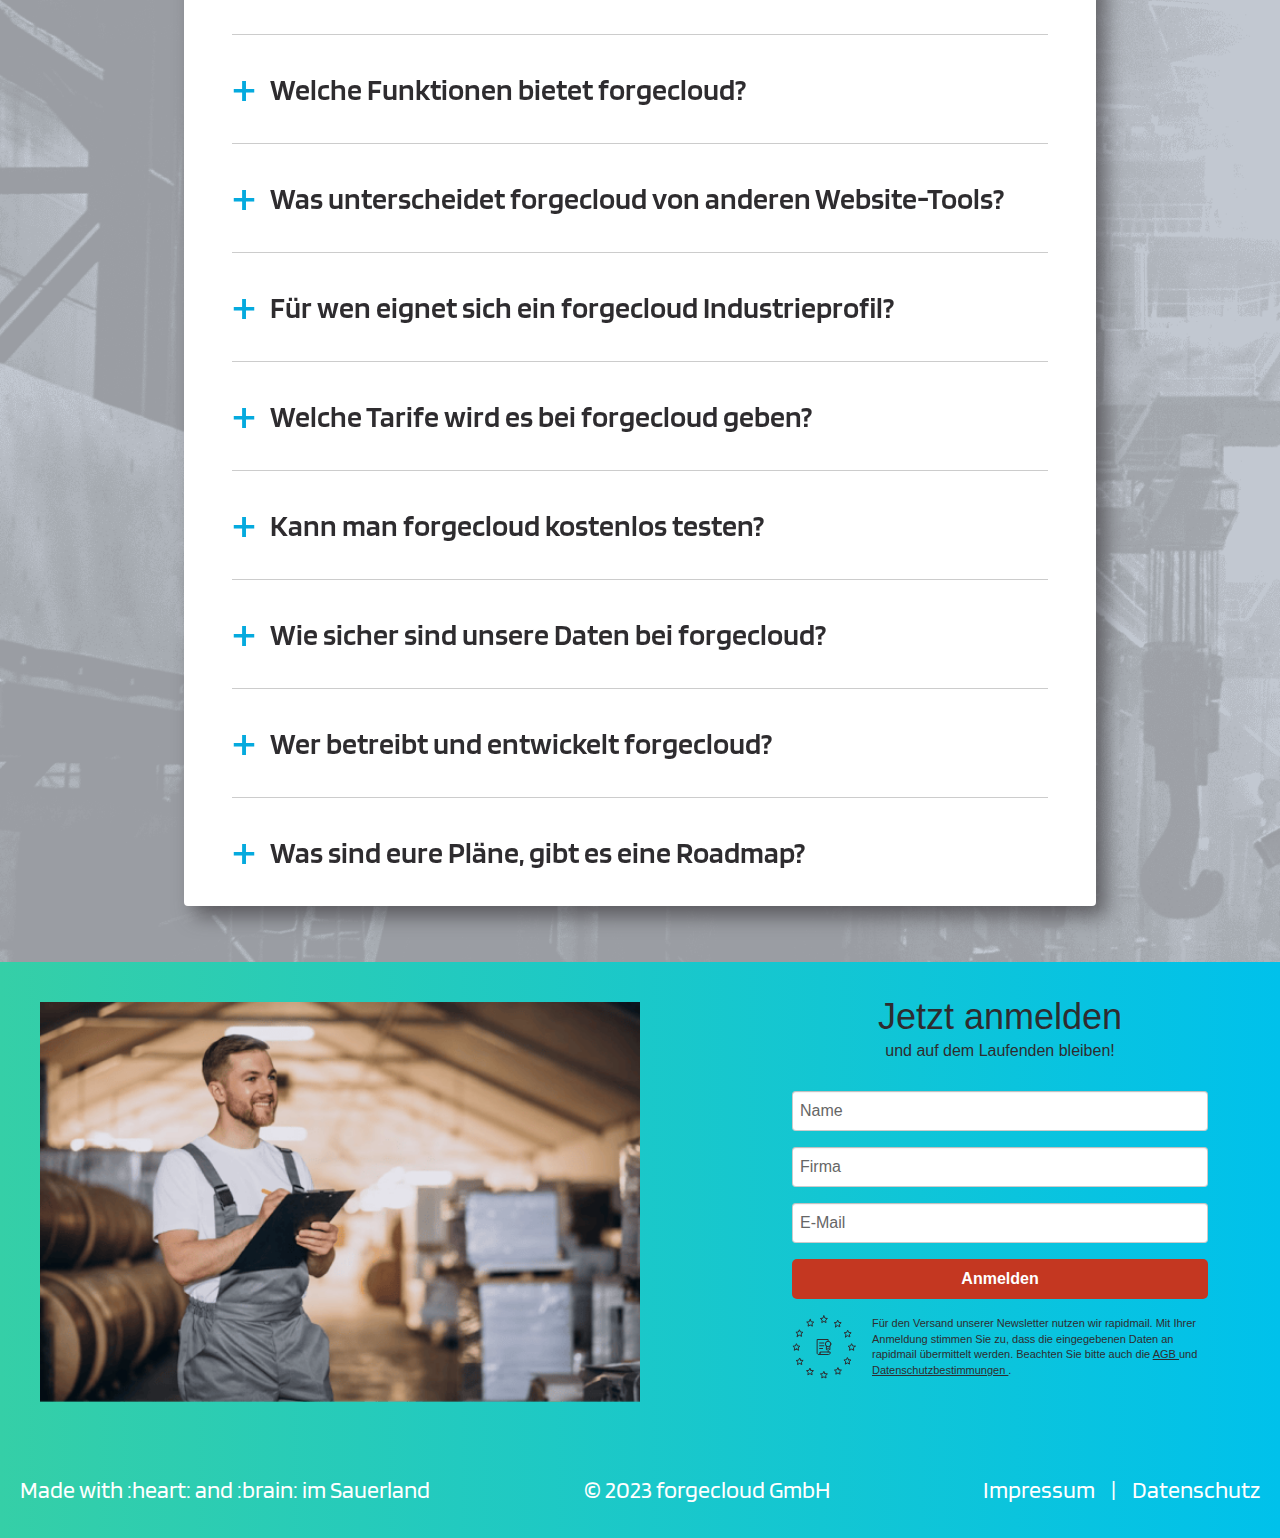
==== commit 374a6d68: "fixed some ide suggestions" ====
--- a/index.html
+++ b/index.html
@@ -1,5 +1,5 @@
 <!DOCTYPE html>
-<html class="scroll-smooth">
+<html class="scroll-smooth" lang="de">
 
 <head>
   <meta charset="utf-8">
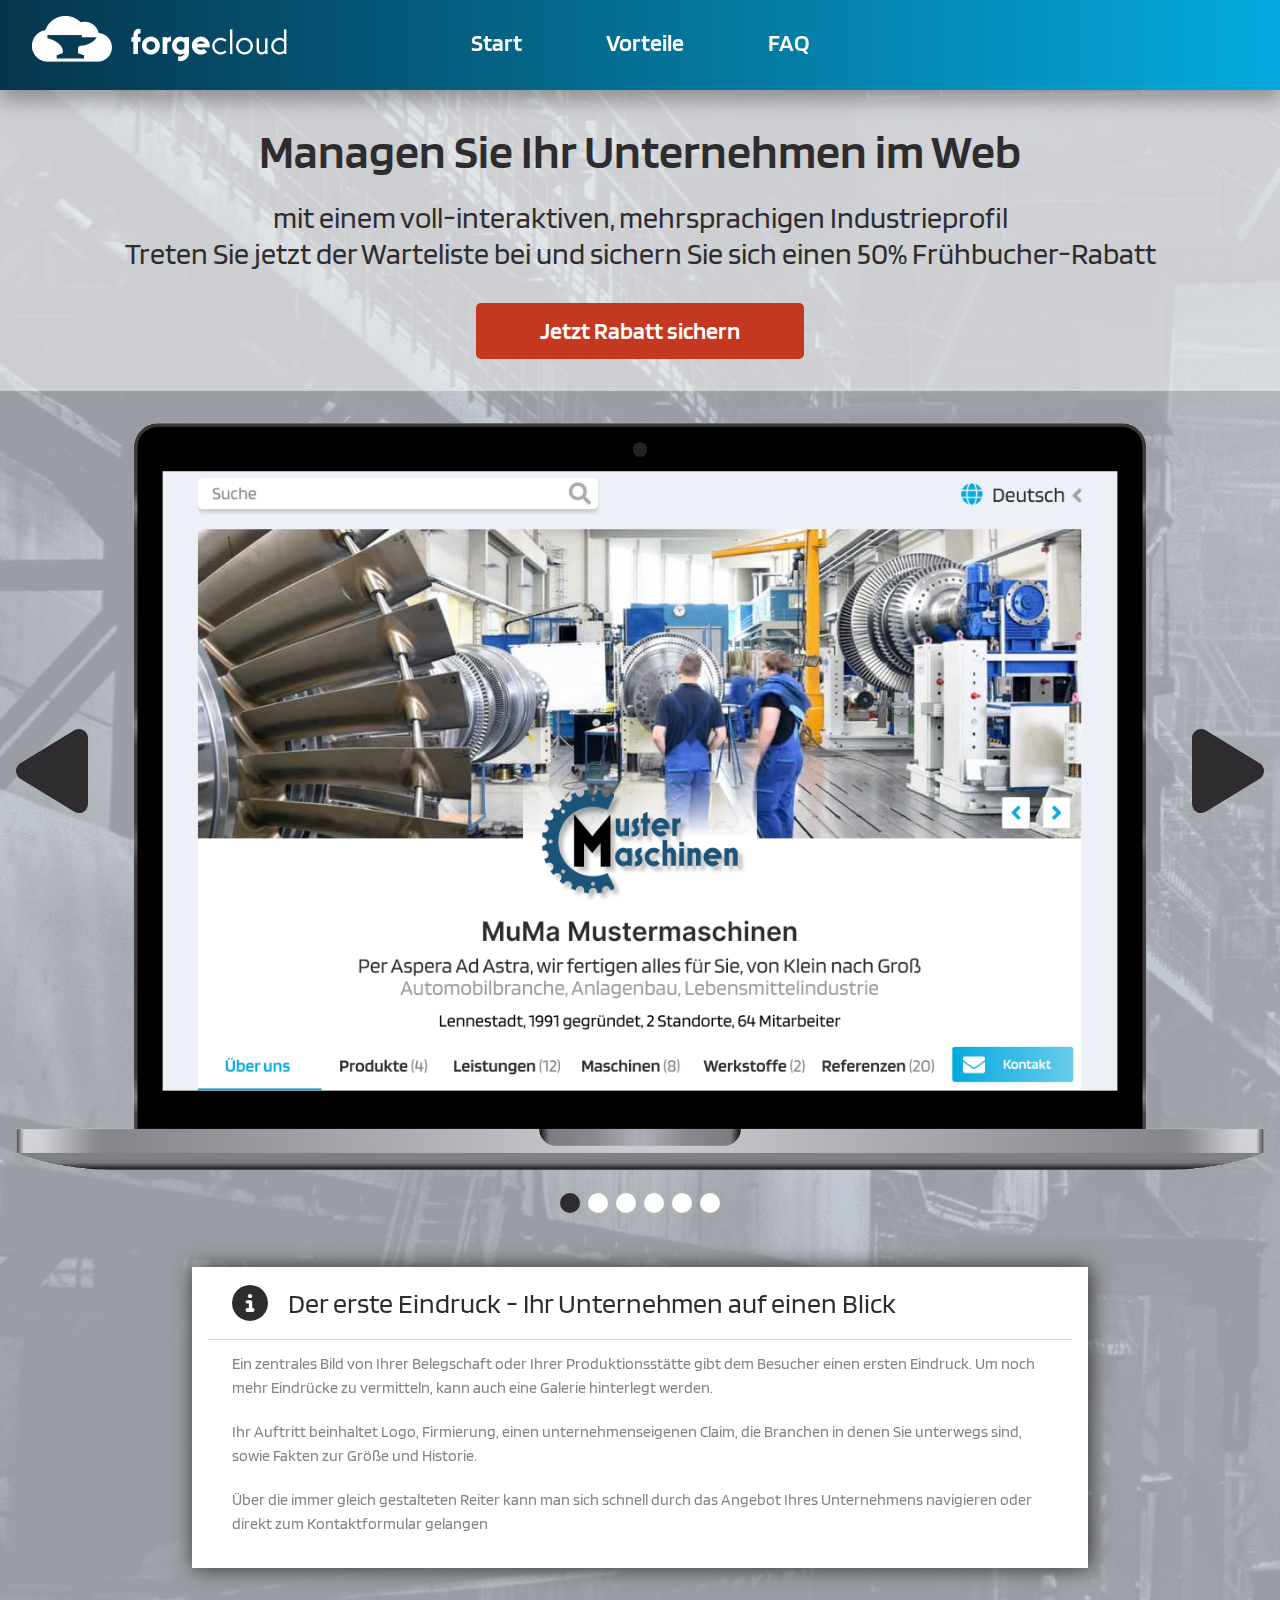
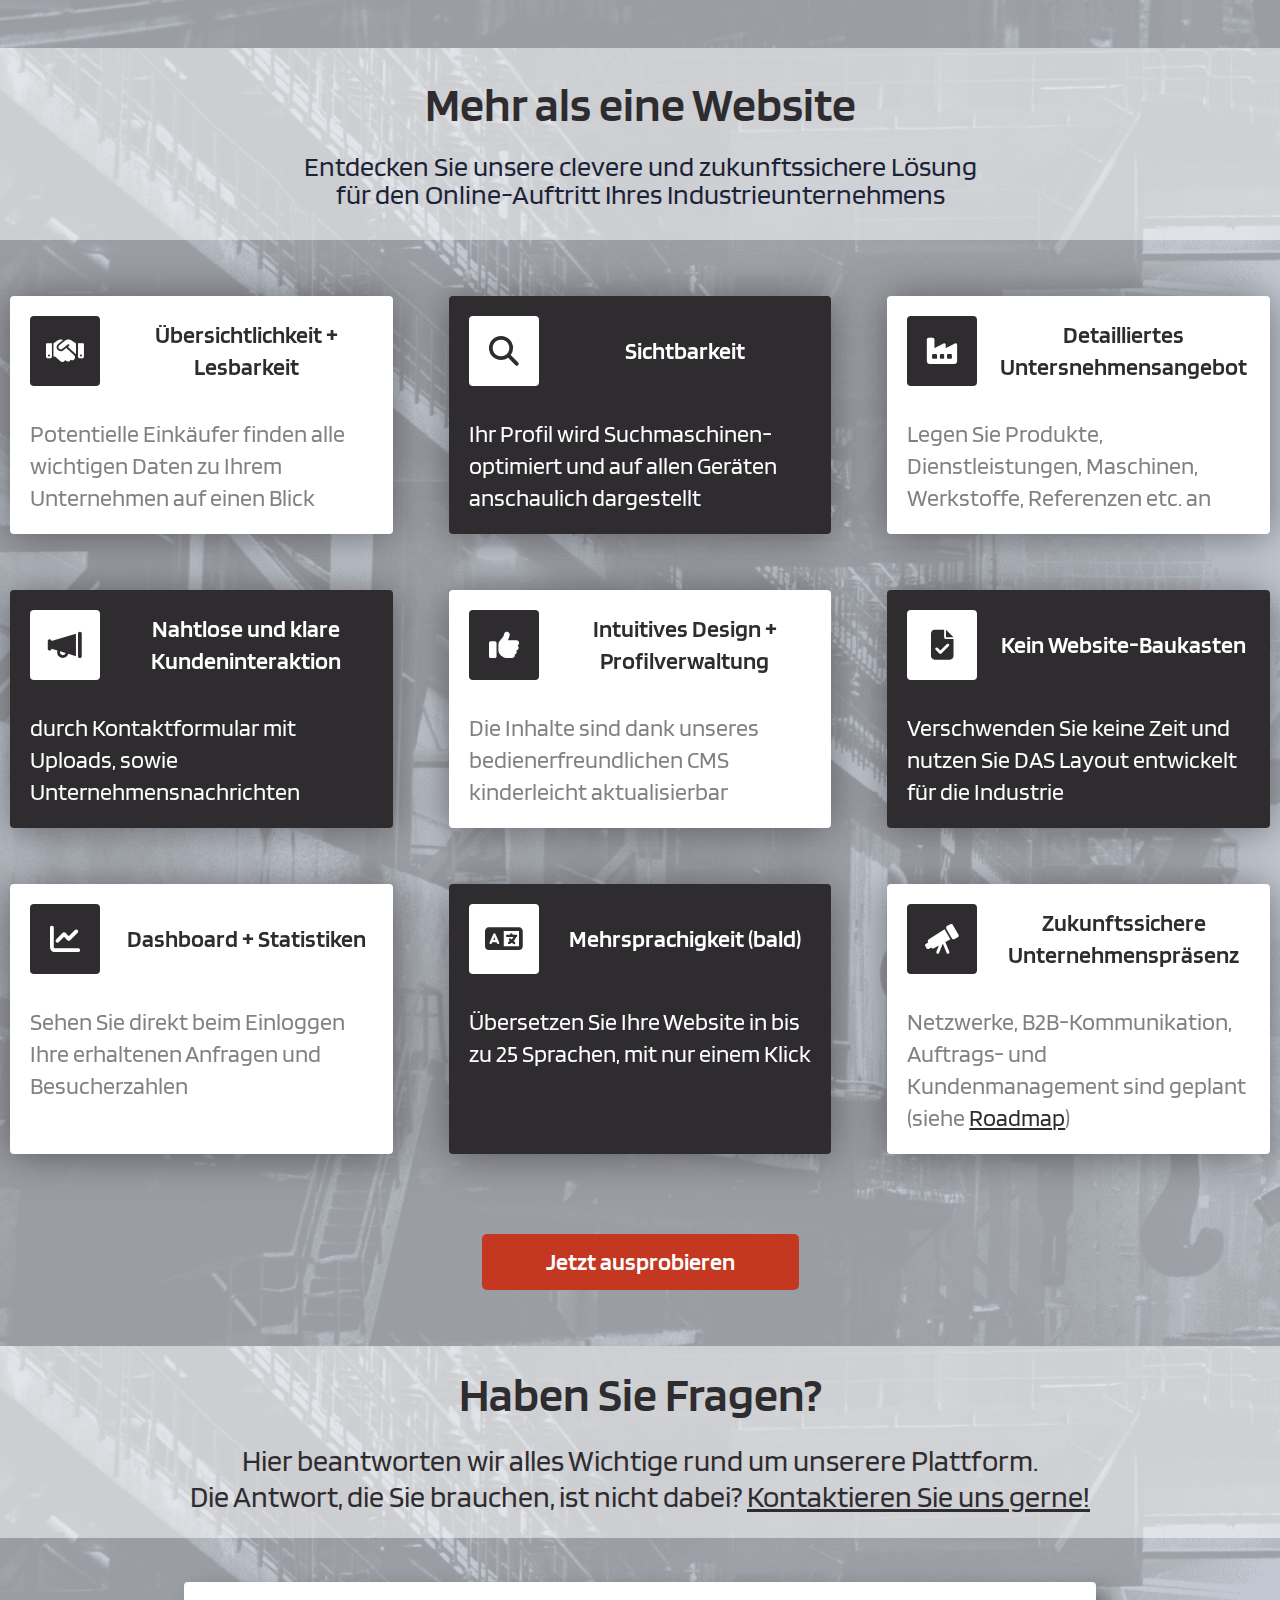
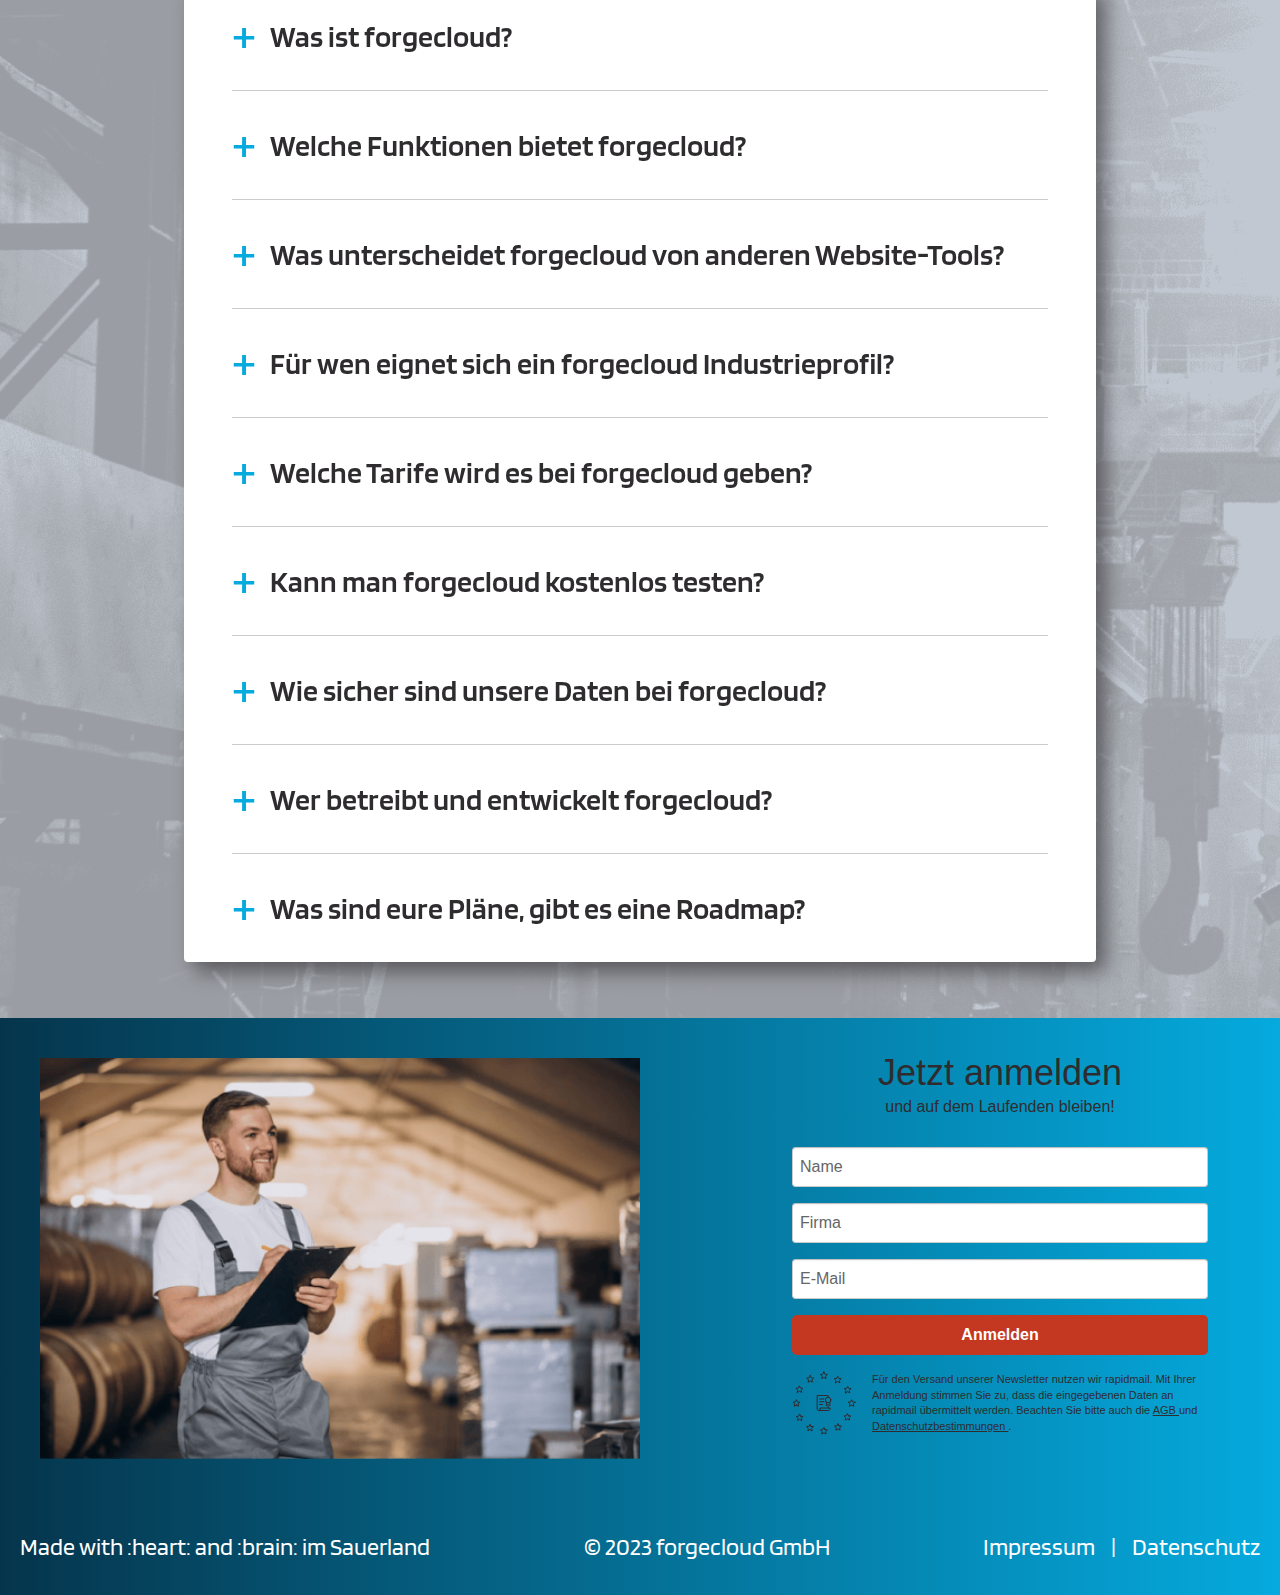
==== commit 0721d501: "rolled back to production version changed colors" ====
--- a/index.html
+++ b/index.html
@@ -177,8 +177,8 @@
                         Diese werden hier übersichtlich als Liste mit Bild und Namen dargestellt.
                       </p>
                       <p>
-                        Über die Suchmaske am Anfang des Profils, kann ihn allen Einträgen gleichzeitig gesucht werden,
-                        falls ein initiales Durchstöbern nicht die gewünschten Ergebnisse bringt.
+                        Über die Suchmaske am Anfang des Profils kann in allen Einträgen gleichzeitig gesucht werden,
+                        falls ein erstes Überfliegen nicht die gewünschten Ergebnisse bringt.
                       </p>
                     </div>
                   </div>
@@ -317,7 +317,7 @@
           Mehr als eine Website
         </h2>
         <p class="text-brand-black-regular text-xl md:text-28 text-center">
-          Entdecken Sie unsere clevere & zukunftssichere Lösung <br />für den
+          Entdecken Sie unsere clevere und zukunftssichere Lösung <br />für den
           Online-Auftritt Ihres Industrieunternehmens
         </p>
       </div>
@@ -331,7 +331,7 @@
                 <i class="fa-solid fa-handshake text-3xl"></i>
               </div>
               <h3 class="flex-1 font-semibold text-2xl text-brand-black text-center">
-                Übersichtlichkeit & Lesbarkeit
+                Übersichtlichkeit + Lesbarkeit
               </h3>
             </div>
             <!-- card body -->
@@ -351,7 +351,7 @@
             </div>
             <!-- card body -->
             <p class="text-2xl">
-              Ihr Profil wird suchmaschinen-optimiert und auf allen Geräten anschaulich dargestellt
+              Ihr Profil wird Suchmaschinen-optimiert und auf allen Geräten anschaulich dargestellt
             </p>
           </div>
           <div class="drop-shadow-card w-full p-5 bg-white rounded">
@@ -391,7 +391,7 @@
                 <i class="fa-solid fa-thumbs-up text-3xl"></i>
               </div>
               <h3 class="flex-1 font-semibold text-2xl text-brand-black text-center">
-                Intuitives Design & Profilverwaltung
+                Intuitives Design + Profilverwaltung
               </h3>
             </div>
             <!-- card body -->
@@ -421,7 +421,7 @@
                 <i class="fa-solid fa-chart-line text-3xl"></i>
               </div>
               <h3 class="flex-1 font-semibold text-2xl text-brand-black text-center">
-                Dashboard & Statistiken
+                Dashboard + Statistiken
               </h3>
             </div>
             <!-- card body -->
@@ -456,7 +456,7 @@
             </div>
             <!-- card body -->
             <p class="text-brand-black/60 text-2xl">
-              Netzwerke, B2B-Kommunikation, Auftrags- & Kundenmanagement sind geplant (siehe <a class="faq-link" href="https://forgecloud.featurebase.app/de" target="_blank">Roadmap</a>)
+              Netzwerke, B2B-Kommunikation, Auftrags- und Kundenmanagement sind geplant (siehe <a class="faq-link" href="https://forgecloud.featurebase.app/de" target="_blank">Roadmap</a>)
             </p>
           </div>
         </div>
@@ -472,7 +472,7 @@
                     <i class="fa-solid fa-handshake text-2xl"></i>
                   </div>
                   <h3 class="flex-1 font-semibold text-xl sm:text-2xl text-brand-black text-center">
-                    Übersichtlichkeit & Lesbarkeit
+                    Übersichtlichkeit + Lesbarkeit
                   </h3>
                 </div>
                 <!-- card body -->
@@ -540,7 +540,7 @@
                     <i class="fa-solid fa-thumbs-up text-2xl"></i>
                   </div>
                   <h3 class="flex-1 font-semibold text-xl sm:text-2xl text-brand-black text-center">
-                    Intuitives Design & Profilverwaltung
+                    Intuitives Design + Profilverwaltung
                   </h3>
                 </div>
                 <!-- card body -->
@@ -574,7 +574,7 @@
                     <i class="fa-solid fa-chart-line text-2xl"></i>
                   </div>
                   <h3 class="flex-1 font-semibold text-xl sm:text-2xl text-brand-black text-center">
-                    Dashboard & Statistiken
+                    Dashboard + Statistiken
                   </h3>
                 </div>
                 <!-- card body -->
@@ -613,7 +613,7 @@
                 </div>
                 <!-- card body -->
                 <p class="text-lg !text-left">
-                  Netzwere, B2B-Kommunikation, Auftrags- & Kundenmanagement sind geplant (siehe <a class="faq-link" href="https://forgecloud.featurebase.app/de" target="_blank">Roadmap</a>)
+                  Netzwerke, B2B-Kommunikation, Auftrags- und Kundenmanagement sind geplant (siehe <a class="faq-link" href="https://forgecloud.featurebase.app/de" target="_blank">Roadmap</a>)
                 </p>
               </div>
             </div>
--- a/css/styles.css
+++ b/css/styles.css
@@ -733,7 +733,7 @@
   background-color: rgb(255 255 255 / 0.5);
 }
 .forgecloud-gradient{
-  background-image: linear-gradient(90deg, #35CFA7 0%, #00C1EB 100%);
+  background-image: linear-gradient(90deg, #05354C 0%, #05AADE 100%);
 }
 .faq-link{
   color: rgb(46 44 47 / var(--tw-bg-opacity));
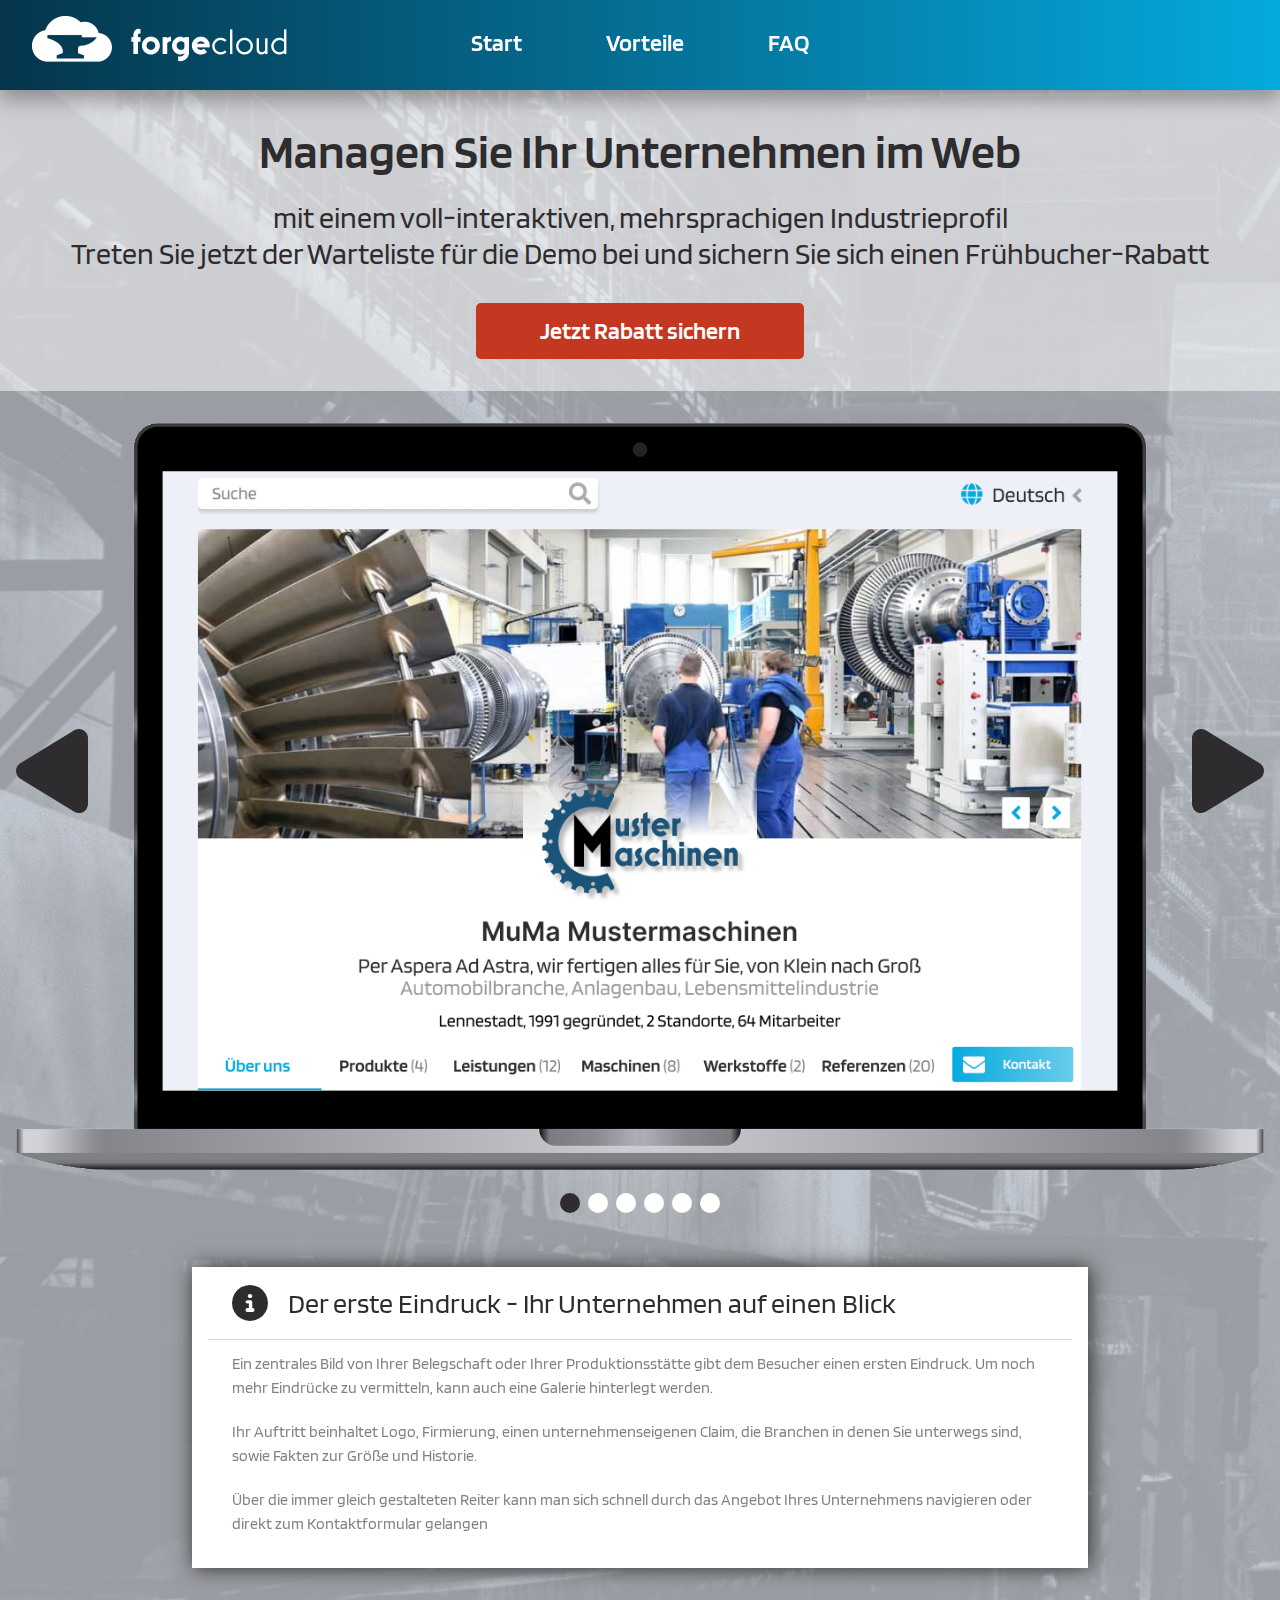
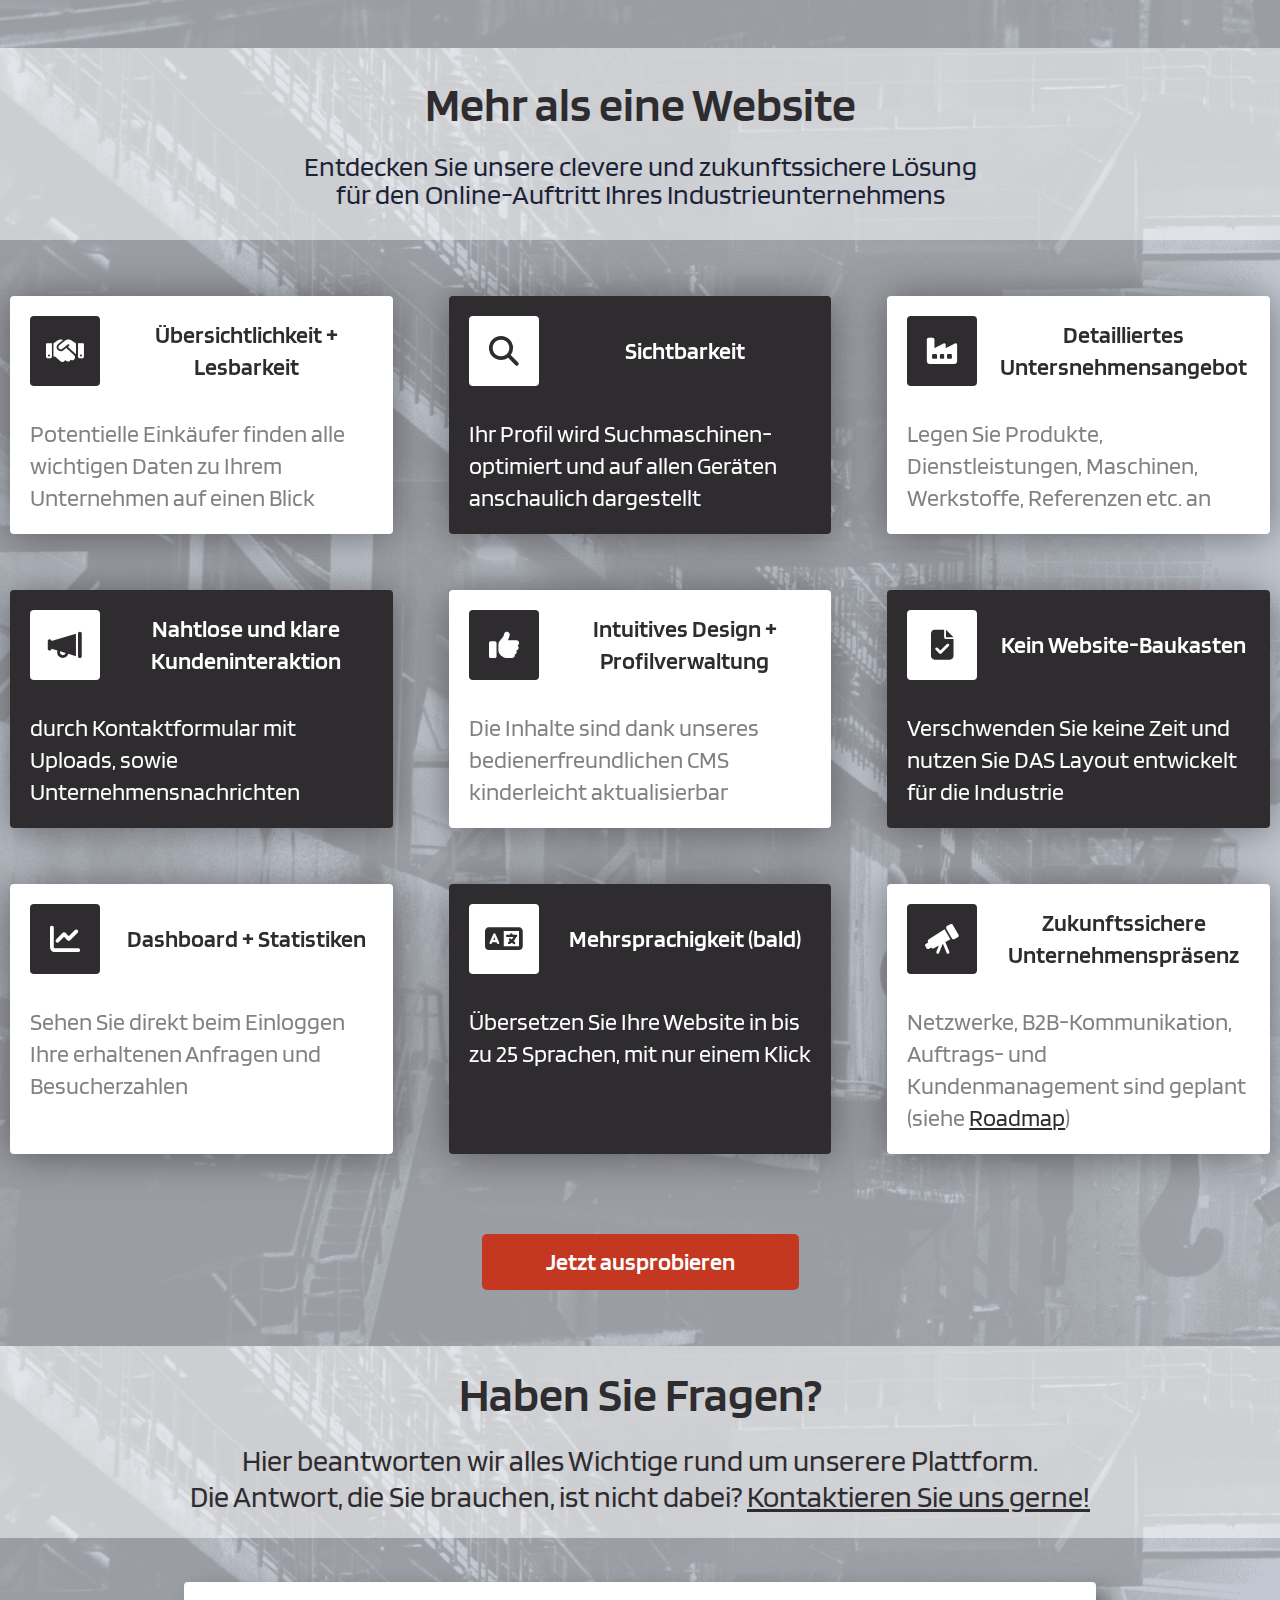
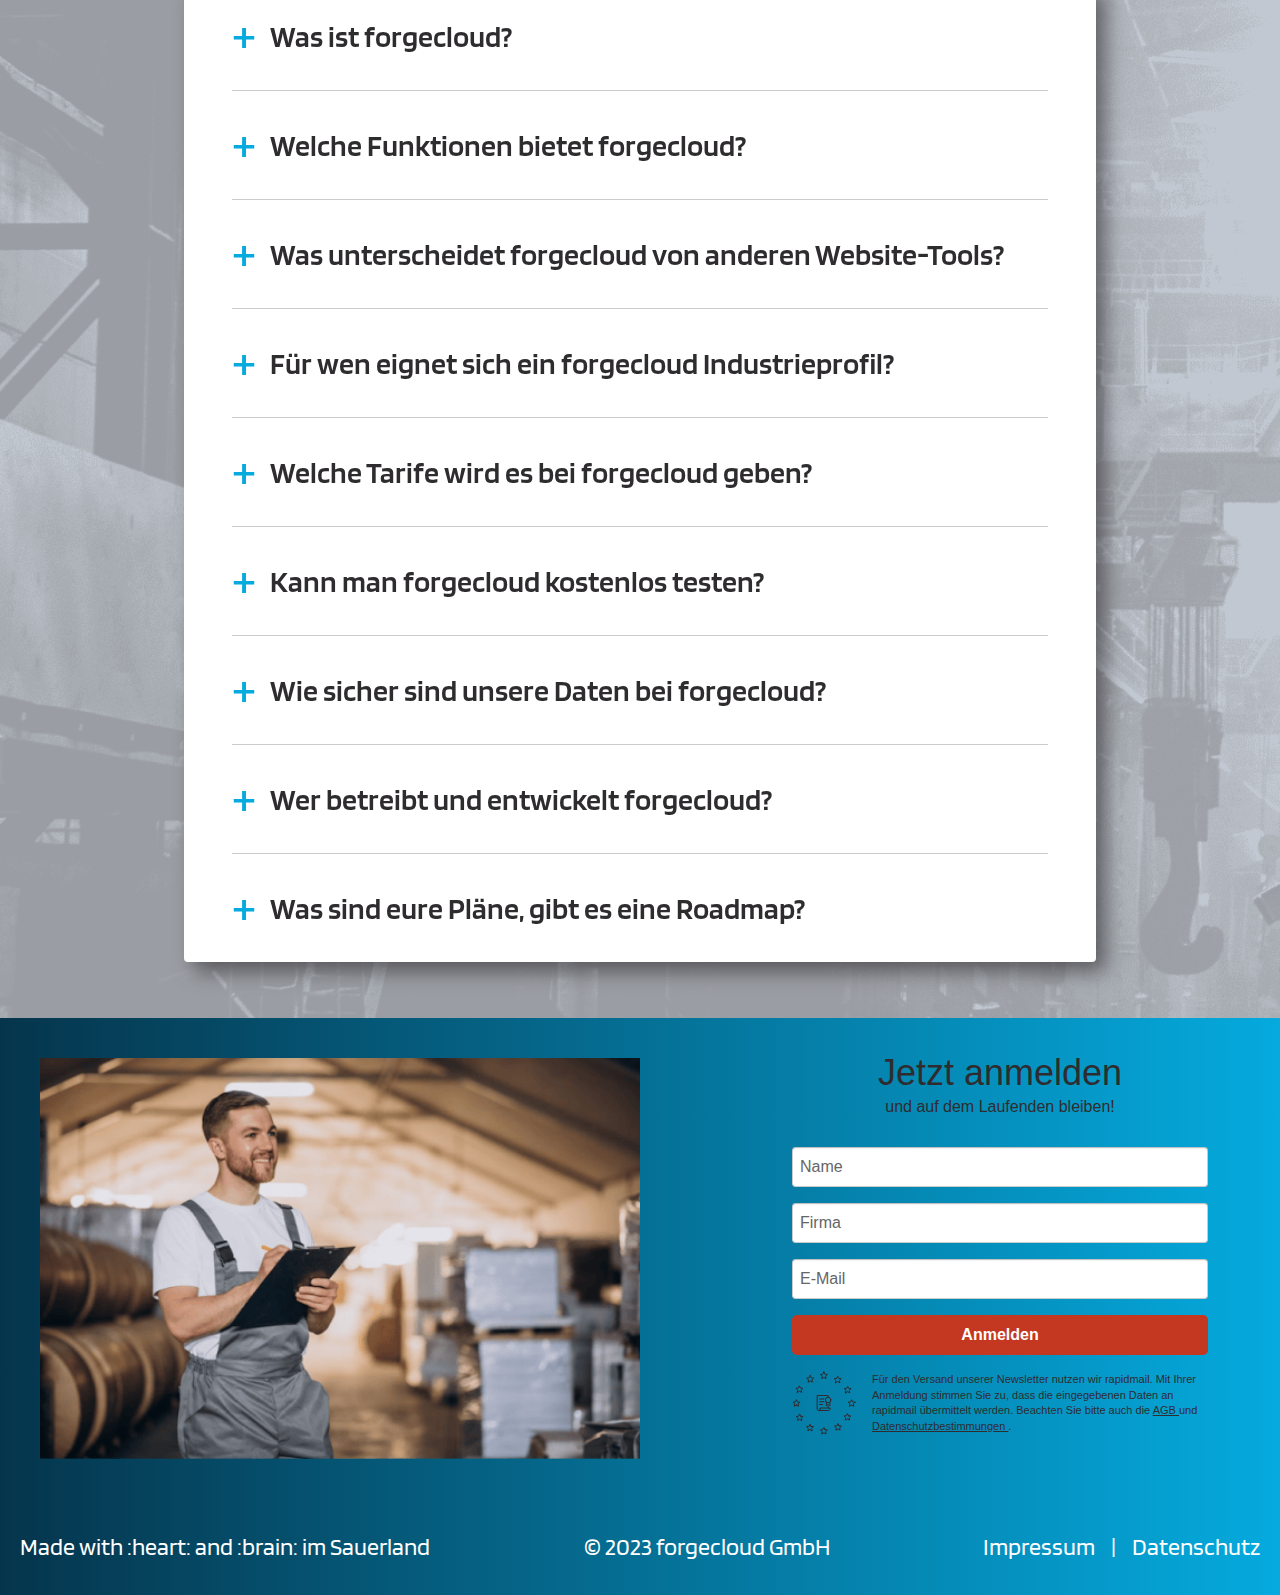
==== commit 6fc6ce4c: "updated header text" ====
--- a/index.html
+++ b/index.html
@@ -54,8 +54,7 @@
           </h1>
           <p class="text-xl md:text-3xl text-center text-brand-black mb-8">
             mit einem voll-interaktiven, mehrsprachigen Industrieprofil <br />
-            Treten Sie jetzt der Warteliste bei und sichern Sie sich einen 50%
-            Frühbucher-Rabatt
+            Treten Sie jetzt der Warteliste für die Demo bei und sichern Sie sich einen Frühbucher-Rabatt
           </p>
           <a href="#bottom">
             <button class="bg-brand-orange py-3 px-16 text-center font-semibold text-white text-xl md:text-2xl">
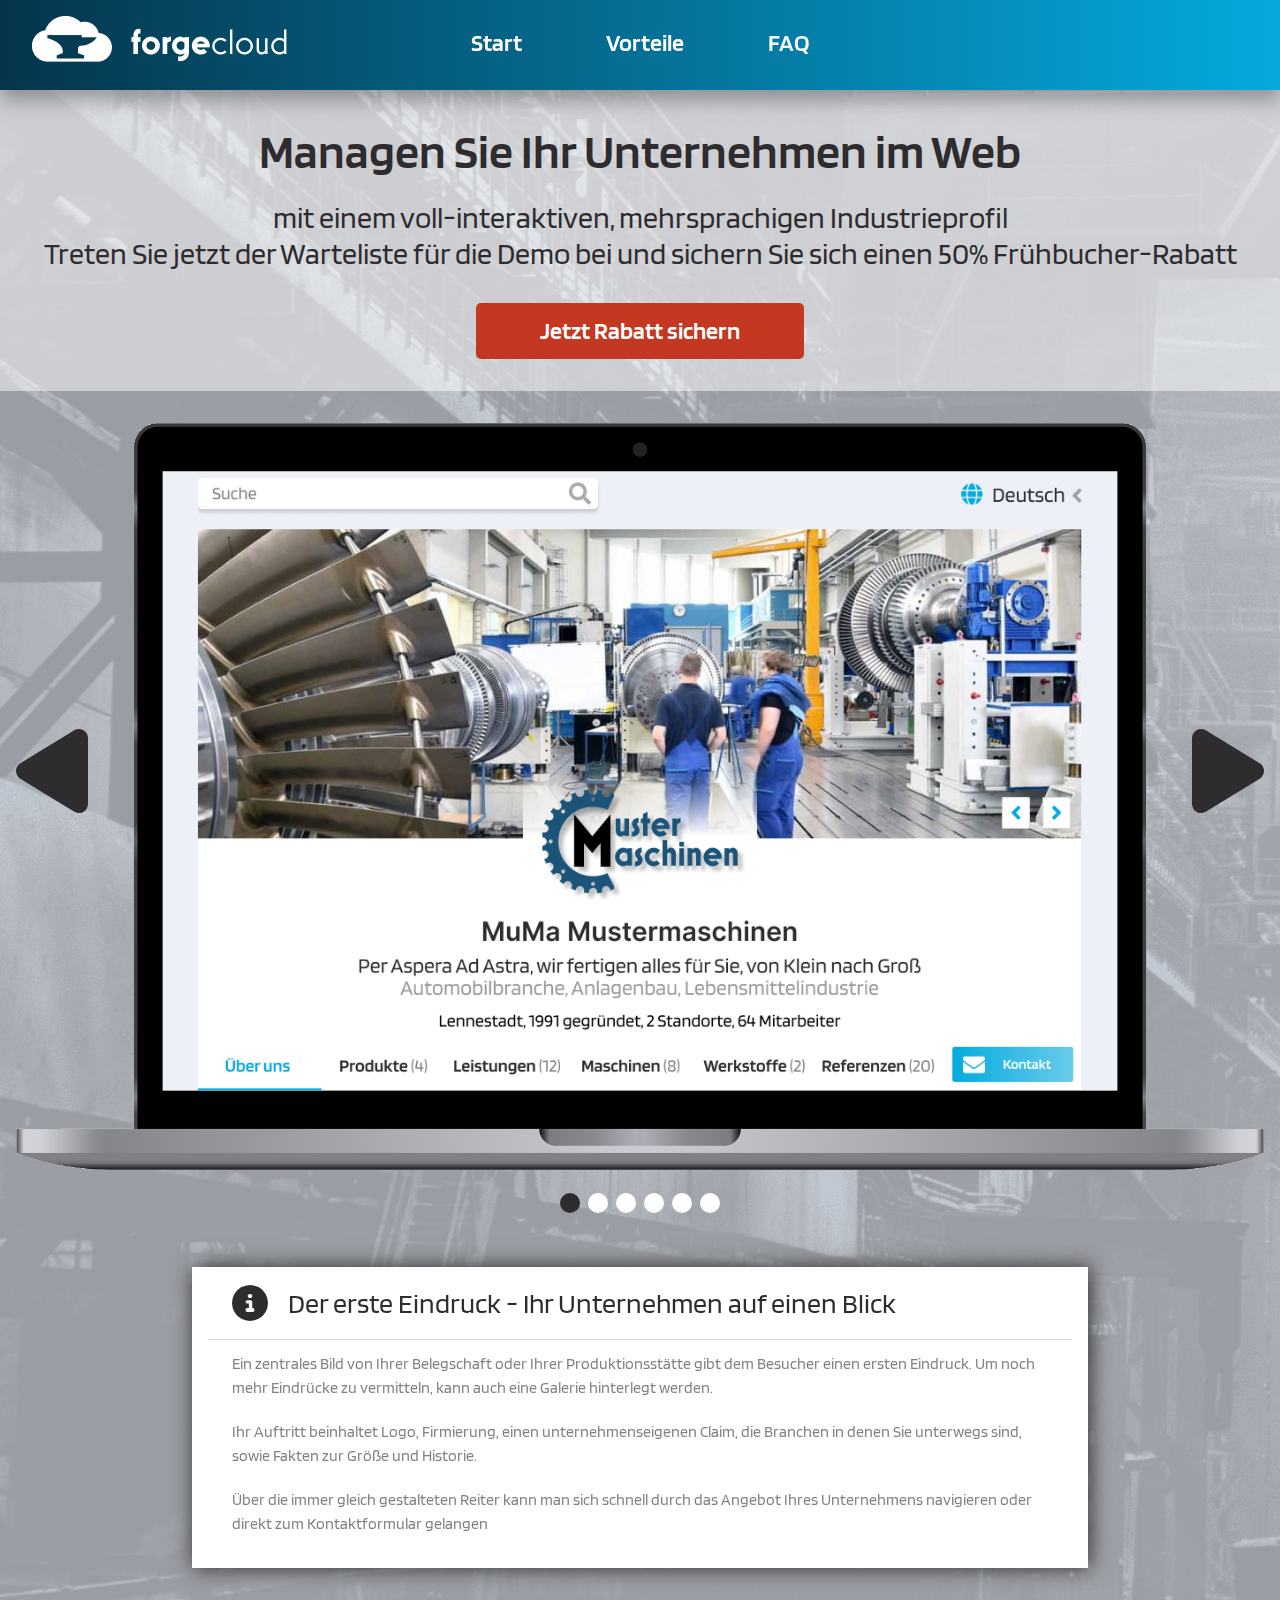
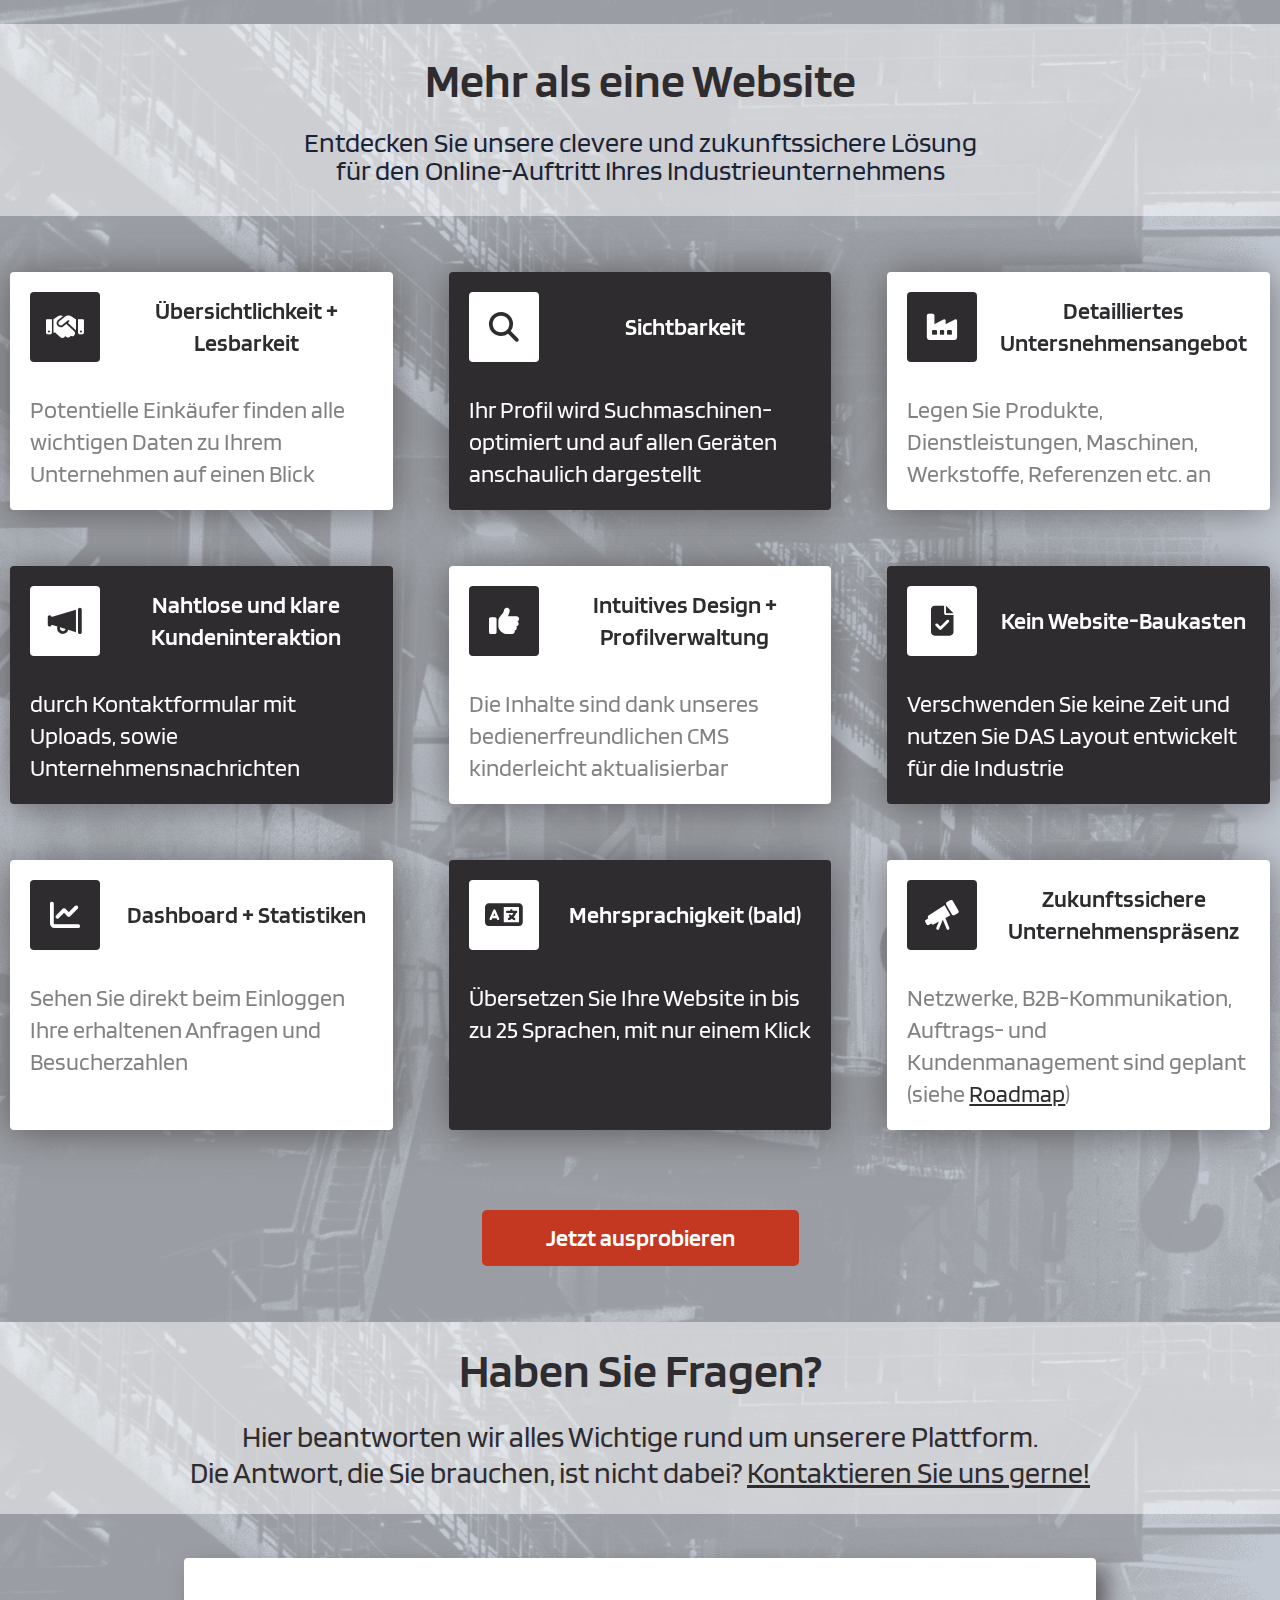
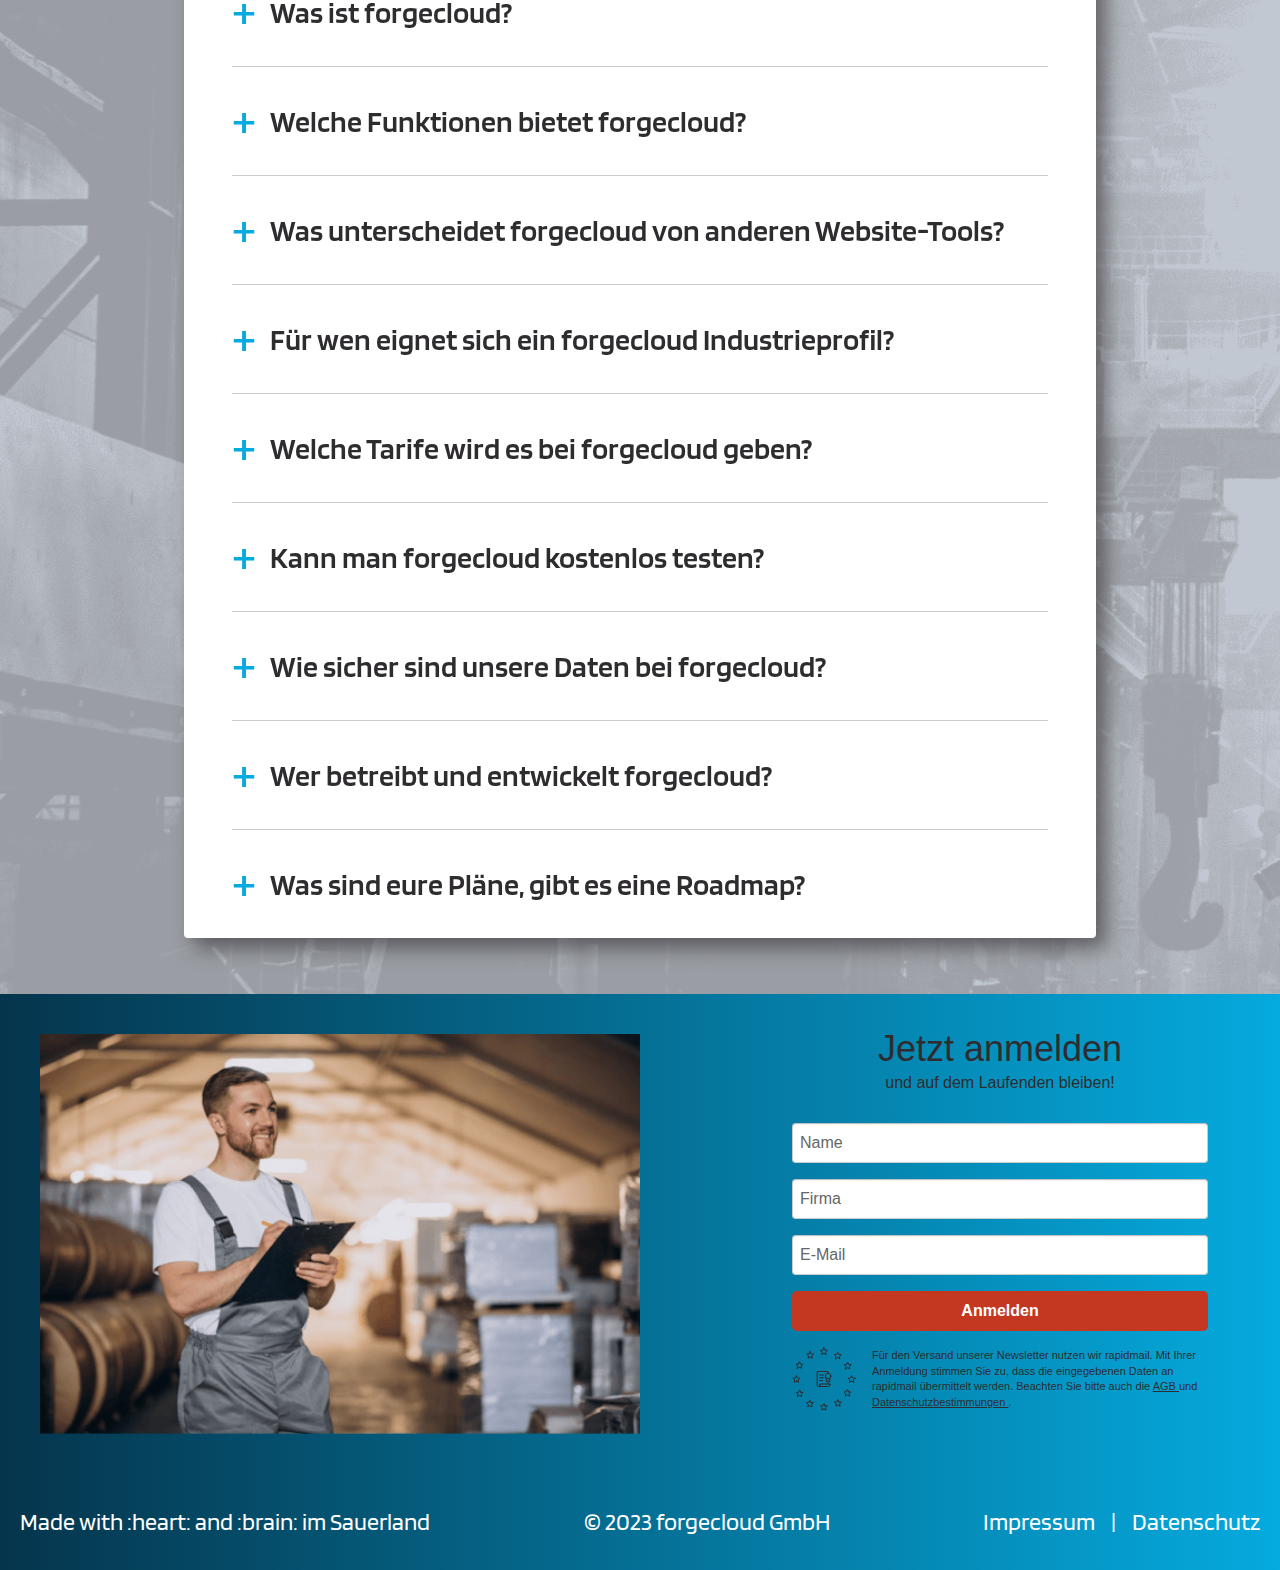
==== commit 4ec50b1a: "updated header text" ====
--- a/index.html
+++ b/index.html
@@ -54,7 +54,7 @@
           </h1>
           <p class="text-xl md:text-3xl text-center text-brand-black mb-8">
             mit einem voll-interaktiven, mehrsprachigen Industrieprofil <br />
-            Treten Sie jetzt der Warteliste für die Demo bei und sichern Sie sich einen Frühbucher-Rabatt
+            Treten Sie jetzt der Warteliste für die Demo bei und sichern Sie sich einen 50% Frühbucher-Rabatt
           </p>
           <a href="#bottom">
             <button class="bg-brand-orange py-3 px-16 text-center font-semibold text-white text-xl md:text-2xl">
